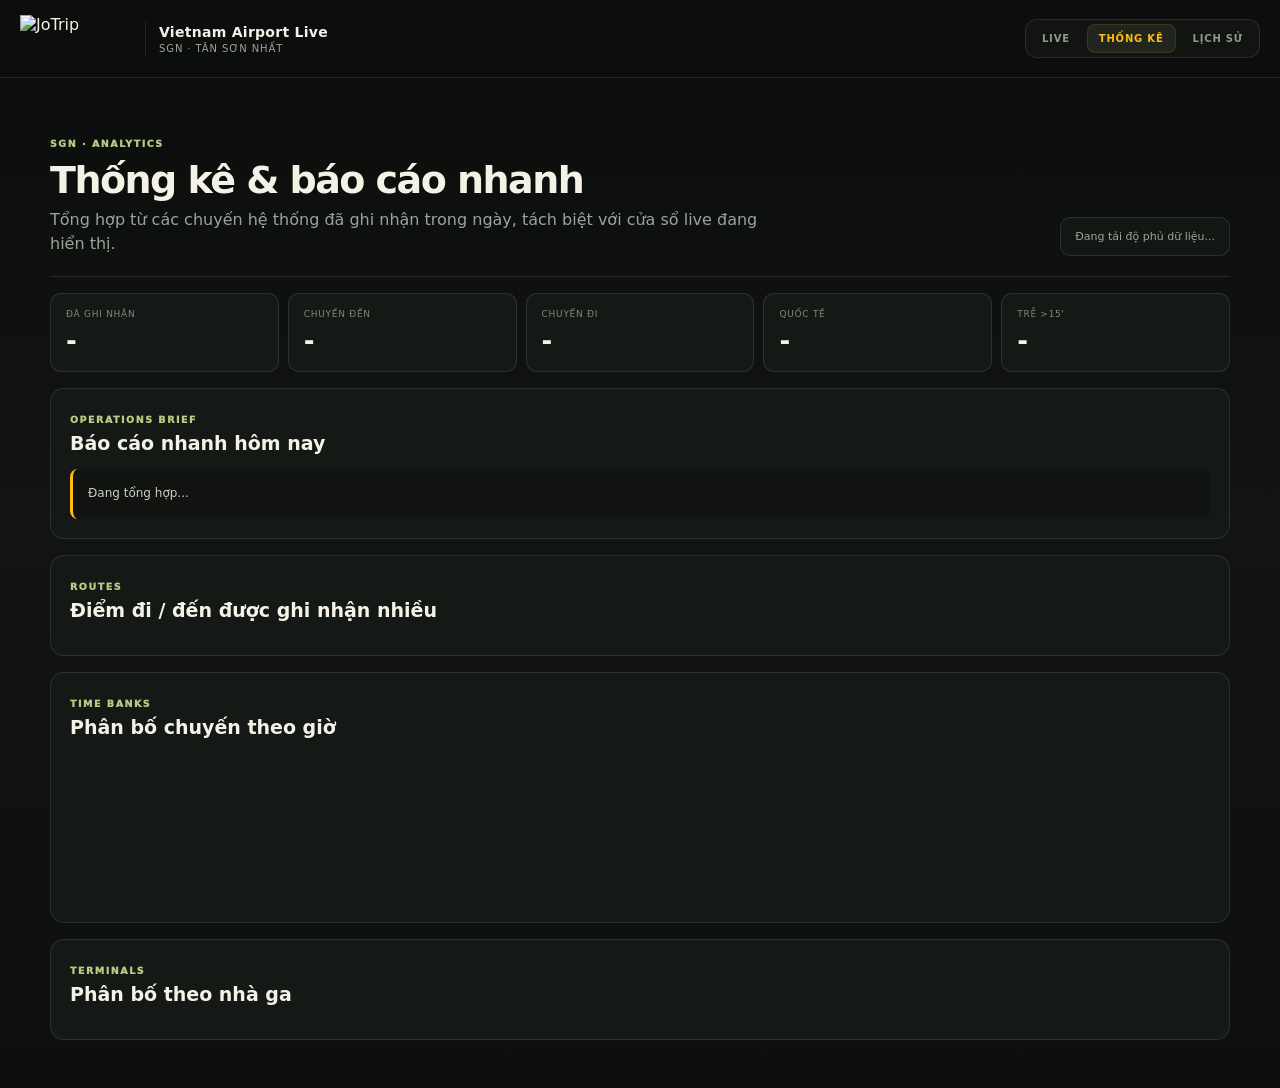
==== analytics.html @ e291d34b "feat: add SGN analytics page" ====
<!doctype html>
<html lang="vi">
<head>
  <meta charset="utf-8">
  <meta name="viewport" content="width=device-width,initial-scale=1,viewport-fit=cover">
  <meta name="theme-color" content="#0d0f0e">
  <title>Vietnam Airport Live - Thống kê SGN</title>
  <link rel="canonical" href="https://val.openphuquoc.com/analytics.html">
  <link rel="stylesheet" href="./style.css?v=20260916g">
</head>
<body>
<header class="topbar">
  <a class="brand" href="./">
    <img class="brand-logo" src="https://raw.githubusercontent.com/kenzuko/Jotrip-Airport/main/jotrip-logo-wordmark.svg" alt="JoTrip">
    <span class="brand-divider"></span>
    <span class="brand-copy"><strong>Vietnam Airport Live</strong><small>SGN · Tân Sơn Nhất</small></span>
  </a>
  <nav class="desktop-nav"><a href="./">LIVE</a><a class="active" href="./analytics.html">THỐNG KÊ</a><a href="./history.html">LỊCH SỬ</a></nav>
</header>
<main class="subpage">
  <section class="subhero">
    <div><span class="section-kicker">SGN · ANALYTICS</span><h1>Thống kê & báo cáo nhanh</h1><p>Tổng hợp từ các chuyến hệ thống đã ghi nhận trong ngày, tách biệt với cửa sổ live đang hiển thị.</p></div>
    <div id="coverageNote" class="coverage-note">Đang tải độ phủ dữ liệu...</div>
  </section>
  <section class="metric-grid">
    <article><span>Đã ghi nhận</span><strong id="aTotal">-</strong></article>
    <article><span>Chuyến đến</span><strong id="aArrivals">-</strong></article>
    <article><span>Chuyến đi</span><strong id="aDepartures">-</strong></article>
    <article><span>Quốc tế</span><strong id="aInternational">-</strong></article>
    <article><span>Trễ &gt;15'</span><strong id="aDelayed">-</strong></article>
  </section>
  <section class="section-card">
    <span class="section-kicker">OPERATIONS BRIEF</span><h2>Báo cáo nhanh hôm nay</h2>
    <div id="reportBox" class="report-box">Đang tổng hợp...</div>
  </section>
  <section class="section-card">
    <span class="section-kicker">ROUTES</span><h2>Điểm đi / đến được ghi nhận nhiều</h2>
    <div id="routeBars" class="bar-list"></div>
  </section>
  <section class="section-card">
    <span class="section-kicker">TIME BANKS</span><h2>Phân bố chuyến theo giờ</h2>
    <div id="hourGrid" class="hour-grid"></div>
  </section>
  <section class="section-card">
    <span class="section-kicker">TERMINALS</span><h2>Phân bố theo nhà ga</h2>
    <div id="terminalBars" class="bar-list"></div>
  </section>
</main>
<nav class="mobile-nav"><a href="./"><span>●</span>Live</a><a href="./#flightBoard"><span>✈</span>Flights</a><a class="active" href="./analytics.html"><span>▥</span>Stats</a><a href="./history.html"><span>◷</span>History</a></nav>
<script src="./analytics.js?v=20260916g"></script>
</body>
</html>
---- style.css ----
:root{--bg:#0d0f0e;--bg2:#111411;--panel:#151916;--panel2:#1a1f1b;--panel3:#20261f;--ink:#f4f1e6;--muted:#9ca49a;--line:rgba(244,241,230,.105);--line2:rgba(244,241,230,.055);--green:#94ad67;--green2:#b6cc82;--yellow:#fcbc12;--amber:#f0b94c;--red:#ff766c;--ok:#8fcf91;--shadow:0 22px 80px rgba(0,0,0,.3);font-family:Inter,ui-sans-serif,system-ui,-apple-system,BlinkMacSystemFont,"Segoe UI",sans-serif;color:var(--ink);background:var(--bg)}*{box-sizing:border-box}html{background:var(--bg);scroll-behavior:smooth}body{margin:0;min-height:100vh;background:linear-gradient(180deg,#0b0d0c 0,#111411 48%,#0d0f0e 100%);color:var(--ink)}body:before{content:"";position:fixed;inset:0;pointer-events:none;background-image:linear-gradient(rgba(255,255,255,.012) 1px,transparent 1px),linear-gradient(90deg,rgba(255,255,255,.009) 1px,transparent 1px);background-size:32px 32px;mask-image:linear-gradient(to bottom,rgba(0,0,0,.65),transparent 72%)}button,input,select{font:inherit}.app-shell{min-height:100vh}.topbar{height:78px;padding:0 max(20px,calc((100vw - 1440px)/2));display:flex;align-items:center;gap:18px;border-bottom:1px solid var(--line);background:rgba(13,15,14,.88);backdrop-filter:blur(18px);position:sticky;top:0;z-index:40}.brand{display:flex;align-items:center;gap:13px;text-decoration:none;color:inherit;min-width:0}.brand-logo{width:112px;height:47px;object-fit:contain;object-position:left center;flex:none}.brand-divider{width:1px;height:34px;background:var(--line)}.brand-copy{display:flex;flex-direction:column;min-width:0}.brand-copy strong{font-size:14px;letter-spacing:.02em;white-space:nowrap}.brand-copy small{color:var(--muted);margin-top:3px;font-size:10px;letter-spacing:.09em;text-transform:uppercase}.desktop-nav{margin-left:auto;display:flex;align-items:center;gap:5px;padding:4px;border:1px solid var(--line);background:#111411;border-radius:12px}.desktop-nav a{color:#8f978e;text-decoration:none;font-size:10px;font-weight:900;letter-spacing:.08em;padding:9px 12px;border-radius:8px}.desktop-nav a:hover{color:var(--ink)}.desktop-nav a.active{background:var(--panel3);color:var(--yellow);box-shadow:inset 0 0 0 1px rgba(252,188,18,.12)}.refresh-btn{width:40px;height:40px;border-radius:11px;border:1px solid var(--line);background:#171b18;color:var(--ink);font-size:19px;cursor:pointer;transition:.18s ease}.refresh-btn:hover{border-color:rgba(252,188,18,.3);color:var(--yellow);transform:translateY(-1px)}.refresh-btn:disabled{opacity:.45;cursor:wait}.page{max-width:1440px;margin:0 auto;padding:18px 20px 42px}.source-strip{display:flex;align-items:center;gap:9px;min-height:30px;font-size:11px;color:var(--muted)}.live-label{font-size:9px;letter-spacing:.14em;font-weight:900;color:#737c72}.updated-at{margin-left:auto}.health-pill{display:inline-flex;align-items:center;gap:7px;border-radius:7px;padding:6px 9px;font-weight:950;font-size:9px;letter-spacing:.11em;background:rgba(143,207,145,.09);color:var(--ok);border:1px solid rgba(143,207,145,.16)}.health-pill i{width:6px;height:6px;border-radius:50%;background:currentColor;box-shadow:0 0 9px currentColor}.health-pill.loading{background:rgba(156,164,154,.07);color:#a6ada4;border-color:var(--line)}.health-pill.stale{background:rgba(240,185,76,.08);color:var(--amber);border-color:rgba(240,185,76,.18)}.health-pill.error{background:rgba(255,118,108,.08);color:var(--red);border-color:rgba(255,118,108,.18)}.hero{margin-top:12px;background:linear-gradient(145deg,#151815 0%,#1a2019 62%,#181b17 100%);border:1px solid var(--line);border-radius:18px;padding:28px;display:grid;grid-template-columns:minmax(0,1fr) 230px;gap:24px;box-shadow:var(--shadow);overflow:hidden;position:relative}.hero:before{content:"SGN";position:absolute;right:18px;top:-28px;font-size:210px;font-weight:1000;line-height:1;color:rgba(244,241,230,.018);letter-spacing:-.09em;pointer-events:none}.runway-lines{position:absolute;right:-55px;bottom:-35px;width:540px;height:150px;border-top:1px solid rgba(252,188,18,.12);transform:skewX(-28deg) rotate(-5deg);opacity:.65}.runway-lines:before,.runway-lines:after{content:"";position:absolute;left:0;right:0;height:1px;background:repeating-linear-gradient(90deg,rgba(252,188,18,.25) 0 22px,transparent 22px 46px)}.runway-lines:before{top:38px}.runway-lines:after{top:78px}.eyebrow,.kicker,.section-kicker{font-size:9.5px;font-weight:950;letter-spacing:.16em;text-transform:uppercase}.eyebrow{color:var(--green2)}.hero h1{font-size:clamp(36px,5vw,62px);line-height:.92;margin:11px 0 12px;letter-spacing:-.055em}.hero h1 span{color:var(--yellow);font-weight:760}.hero p{margin:0;color:#aeb5aa;font-size:14px;max-width:640px;line-height:1.5}.ops-card{align-self:start;justify-self:end;background:#101310;border:1px solid var(--line);border-radius:14px;padding:17px 17px 15px;display:flex;flex-direction:column;min-width:205px;position:relative;z-index:2}.ops-card small{font-size:8px;letter-spacing:.17em;color:#70796f;font-weight:900}.ops-card span{font-size:19px;font-weight:1000;letter-spacing:.07em;color:var(--yellow);margin-top:8px}.ops-card p{font-size:11px;margin:6px 0 0;color:#9da59a}.stats-grid{grid-column:1/-1;display:grid;grid-template-columns:1.35fr repeat(4,1fr);gap:8px;position:relative;z-index:2}.stats-grid article{padding:15px 16px;border-radius:11px;background:#111411;border:1px solid var(--line2);display:flex;flex-direction:column;min-height:91px}.stats-grid small{font-size:8px;color:#737c72;letter-spacing:.12em;font-weight:950}.stats-grid strong{font-size:30px;line-height:1;color:#f6f2e5;letter-spacing:-.035em;margin-top:9px}.stats-grid span{margin-top:7px;color:#8f978d;font-size:10.5px;line-height:1.25}.today-stat{box-shadow:inset 3px 0 0 var(--green)}.today-stat strong{color:var(--green2)!important}.attention-stat{box-shadow:inset 3px 0 0 var(--yellow)}.attention-stat strong{color:var(--yellow)!important}.content-grid{display:grid;grid-template-columns:minmax(0,1fr) 330px;gap:16px;margin-top:16px}.card{background:linear-gradient(180deg,#151916,#121512);border:1px solid var(--line);border-radius:15px;box-shadow:0 14px 44px rgba(0,0,0,.18)}.board-card{padding:19px}.card-head,.side-head{display:flex;align-items:flex-start;justify-content:space-between;gap:15px}.card-head h2,.side-head h3{margin:4px 0 0}.card-head h2{font-size:21px;letter-spacing:-.025em}.card-head p{margin:5px 0 0;color:#7f877e;font-size:10.5px}.side-head h3{font-size:15px}.kicker,.section-kicker{color:var(--green2)}.terminal-tabs,.direction-tabs,.filter-tabs{display:flex;gap:6px;flex-wrap:wrap}.terminal-tabs button,.direction-tabs button,.filter-tabs button{border:1px solid var(--line);background:#101310;color:#8d958b;border-radius:8px;padding:8px 11px;cursor:pointer;transition:.16s ease;font-size:11px;font-weight:800}.terminal-tabs button:hover,.direction-tabs button:hover,.filter-tabs button:hover{border-color:rgba(148,173,103,.3);color:#d7ddd2}.terminal-tabs button.active,.direction-tabs button.active,.filter-tabs button.active{background:#242b22;border-color:rgba(148,173,103,.25);color:var(--green2);box-shadow:inset 0 0 0 1px rgba(148,173,103,.04)}.search-wrap{margin:17px 0 13px}.search-wrap input{width:100%;border:1px solid var(--line);background:#0f120f;color:var(--ink);border-radius:10px;padding:13px 14px;outline:none}.search-wrap input::placeholder{color:#656d65}.search-wrap input:focus{border-color:rgba(252,188,18,.33);box-shadow:0 0 0 3px rgba(252,188,18,.045)}.direction-tabs{margin-bottom:9px}.filter-tabs{padding-bottom:14px;border-bottom:1px solid var(--line2)}.flight-list{display:flex;flex-direction:column}.flight-row{display:grid;grid-template-columns:82px 1.05fr 1.35fr 120px 120px;gap:11px;align-items:center;padding:14px 3px;border-bottom:1px solid var(--line2)}.flight-row:last-child{border-bottom:0}.flight-row:hover{background:rgba(148,173,103,.022)}.flight-time strong{font-size:20px;color:#f6f2e7;font-variant-numeric:tabular-nums}.flight-time small,.flight-main small,.flight-route small,.flight-meta small{display:block;color:var(--muted);margin-top:3px;line-height:1.35;font-size:10.5px}.flight-main strong,.flight-route strong{font-size:13.5px}.flight-main strong{color:#e2e6dc}.flight-status{text-align:right}.status-badge{display:inline-block;border-radius:6px;padding:6px 8px;font-size:9.5px;font-weight:900;background:rgba(156,164,154,.08);color:#b1b7ae;border:1px solid rgba(156,164,154,.1)}.status-badge.delay{background:rgba(252,188,18,.085);color:#ffd15a;border-color:rgba(252,188,18,.16)}.status-badge.ok{background:rgba(143,207,145,.08);color:#a8dea9;border-color:rgba(143,207,145,.14)}.delay-minutes{display:block;margin-top:5px;font-size:10.5px;font-weight:950;color:var(--red)}.terminal-tag{display:inline-flex;border-radius:6px;background:rgba(148,173,103,.08);color:#b6cc82;border:1px solid rgba(148,173,103,.12);padding:5px 7px;font-size:9px;font-weight:950}.show-more{width:100%;border:1px solid var(--line);background:#111411;color:#b7bdb4;border-radius:9px;padding:11px;margin-top:10px;font-weight:850;cursor:pointer}.show-more:hover{color:var(--yellow);border-color:rgba(252,188,18,.2)}.sidebar{display:flex;flex-direction:column;gap:14px}.side-card{padding:17px}.count-pill,.qa-badge{border-radius:6px;padding:5px 7px;background:#101310;border:1px solid var(--line);font-size:9px;font-weight:950;color:#bac0b7}.watch-list{margin-top:11px}.watch-item{padding:11px 0;border-bottom:1px solid var(--line2)}.watch-item:last-child{border-bottom:0}.watch-item strong{font-size:12.5px;color:#eeeadd}.watch-item span{display:block;color:var(--muted);font-size:11px;margin-top:4px}.health-summary{display:flex;gap:11px;margin-top:16px}.health-icon{width:39px;height:39px;border-radius:9px;display:grid;place-items:center;background:rgba(148,173,103,.07);border:1px solid rgba(148,173,103,.11);color:var(--green2);font-size:18px}.health-summary strong{font-size:12px}.health-summary p{font-size:10.8px;line-height:1.45;color:var(--muted);margin:4px 0 0}.health-meta{margin:14px 0 0}.health-meta div{display:flex;justify-content:space-between;gap:15px;padding:8px 0;border-top:1px solid var(--line2);font-size:10.5px}.health-meta dt{color:var(--muted)}.health-meta dd{margin:0;text-align:right;font-weight:800;color:#d8ddd3}.side-link{display:flex;justify-content:space-between;align-items:center;text-decoration:none;color:#aab1a7;background:#131713;border:1px solid var(--line);border-radius:12px;padding:14px 15px;font-size:10px;font-weight:950;letter-spacing:.06em}.side-link:hover{color:var(--yellow);border-color:rgba(252,188,18,.18)}.error-box{margin-top:14px;padding:12px 14px;border:1px solid rgba(255,118,108,.22);border-radius:10px;background:rgba(255,118,108,.07);color:#ff9a91}.hidden{display:none!important}.empty-state{padding:30px 12px;text-align:center;color:var(--muted)}footer{max-width:1440px;margin:0 auto;padding:0 20px 30px;display:flex;justify-content:space-between;gap:20px;color:#6f776e;font-size:9.5px;line-height:1.5}.mobile-nav{display:none}
/* analytics / history */.subpage{max-width:1220px;margin:0 auto;padding:28px 20px 48px}.subhero{display:flex;align-items:flex-end;justify-content:space-between;gap:24px;padding:26px 0 20px;border-bottom:1px solid var(--line)}.subhero h1{font-size:38px;margin:7px 0 6px;letter-spacing:-.04em}.subhero p{margin:0;color:var(--muted);max-width:720px;line-height:1.5}.coverage-note{border:1px solid var(--line);background:#131713;border-radius:10px;padding:12px 14px;color:#9ea69b;font-size:11px}.metric-grid{display:grid;grid-template-columns:repeat(5,1fr);gap:9px;margin-top:16px}.metric-grid article{background:#151916;border:1px solid var(--line);border-radius:11px;padding:15px}.metric-grid span{display:block;color:#80887e;font-size:9px;letter-spacing:.08em;text-transform:uppercase}.metric-grid strong{display:block;font-size:26px;margin-top:7px}.section-card{margin-top:16px;background:#151916;border:1px solid var(--line);border-radius:14px;padding:19px}.section-card h2{margin:5px 0 15px;font-size:19px}.report-box{background:#101310;border-left:3px solid var(--yellow);padding:15px;border-radius:8px;color:#c9cec5;line-height:1.65;font-size:12px}.bar-list{display:grid;gap:9px}.bar-row{display:grid;grid-template-columns:170px 1fr 42px;gap:10px;align-items:center;font-size:11px}.bar-track{height:8px;border-radius:4px;background:#0e110e;overflow:hidden}.bar-fill{height:100%;background:linear-gradient(90deg,var(--green),var(--yellow));border-radius:4px}.hour-grid{height:150px;display:grid;grid-template-columns:repeat(12,1fr);gap:7px;align-items:end}.hour-col{height:100%;display:flex;flex-direction:column;justify-content:flex-end;gap:5px;text-align:center;color:#777f76;font-size:8px}.hour-bar{min-height:3px;background:linear-gradient(180deg,var(--yellow),var(--green));border-radius:4px 4px 1px 1px}.history-toolbar{display:grid;grid-template-columns:220px 1fr;gap:12px;margin-top:16px}.history-toolbar select,.history-toolbar input{width:100%;background:#101310;color:var(--ink);border:1px solid var(--line);border-radius:9px;padding:11px 12px}.history-list{margin-top:12px}.history-row{display:grid;grid-template-columns:80px 110px 1fr 100px 110px;gap:10px;padding:12px 2px;border-bottom:1px solid var(--line2);align-items:center;font-size:11px}.history-row strong{font-size:13px}.history-row small{display:block;color:var(--muted);margin-top:3px}
@media(max-width:1020px){.content-grid{grid-template-columns:1fr}.sidebar{display:grid;grid-template-columns:1fr 1fr}.side-link{min-height:54px}.hero{grid-template-columns:1fr}.ops-card{justify-self:start}.stats-grid{grid-template-columns:repeat(3,1fr)}.metric-grid{grid-template-columns:repeat(3,1fr)}.flight-row{grid-template-columns:70px 1fr 1.2fr 95px}.flight-meta{display:none}}
@media(max-width:720px){body{padding-bottom:67px}.topbar{height:68px;padding:0 12px;gap:8px;position:relative}.brand{gap:8px}.brand-logo{width:78px;height:35px}.brand-divider{height:27px}.brand-copy strong{font-size:12px}.brand-copy small{font-size:8px}.desktop-nav{display:none}.refresh-btn{width:36px;height:36px;margin-left:auto}.page{padding:10px 10px 26px}.source-strip{font-size:9.5px}.hero{padding:19px;border-radius:15px}.hero h1{font-size:35px}.hero:before{font-size:118px;top:10px;right:-5px}.ops-card{min-width:0;width:100%}.stats-grid{grid-template-columns:repeat(2,1fr);gap:7px}.stats-grid .today-stat{grid-column:1/-1}.stats-grid article{padding:13px;min-height:81px}.stats-grid strong{font-size:25px}.content-grid{margin-top:11px}.board-card,.side-card{padding:14px}.card-head{flex-direction:column}.terminal-tabs{width:100%}.terminal-tabs button{flex:1}.flight-row{grid-template-columns:62px 1fr 90px;gap:7px;padding:13px 0}.flight-route{grid-column:2/3}.flight-meta{display:none}.flight-status{grid-column:3;grid-row:1/3}.flight-main strong{font-size:12.5px}.flight-time strong{font-size:17px}.status-badge{max-width:90px;white-space:normal}.sidebar{grid-template-columns:1fr}.mobile-nav{position:fixed;left:0;right:0;bottom:0;height:61px;background:rgba(13,15,14,.96);border-top:1px solid var(--line);display:grid;grid-template-columns:repeat(4,1fr);z-index:60;backdrop-filter:blur(15px)}.mobile-nav a{display:flex;flex-direction:column;align-items:center;justify-content:center;gap:3px;color:#7f877e;text-decoration:none;font-size:9px;font-weight:800}.mobile-nav a span{font-size:15px}.mobile-nav a.active{color:var(--yellow)}footer{padding:0 11px 20px;flex-direction:column}.subpage{padding:15px 11px 28px}.subhero{align-items:flex-start;flex-direction:column;padding-top:8px}.subhero h1{font-size:31px}.metric-grid{grid-template-columns:repeat(2,1fr)}.bar-row{grid-template-columns:115px 1fr 35px}.history-toolbar{grid-template-columns:1fr}.history-row{grid-template-columns:58px 78px 1fr 82px}.history-row .hide-mobile{display:none}}
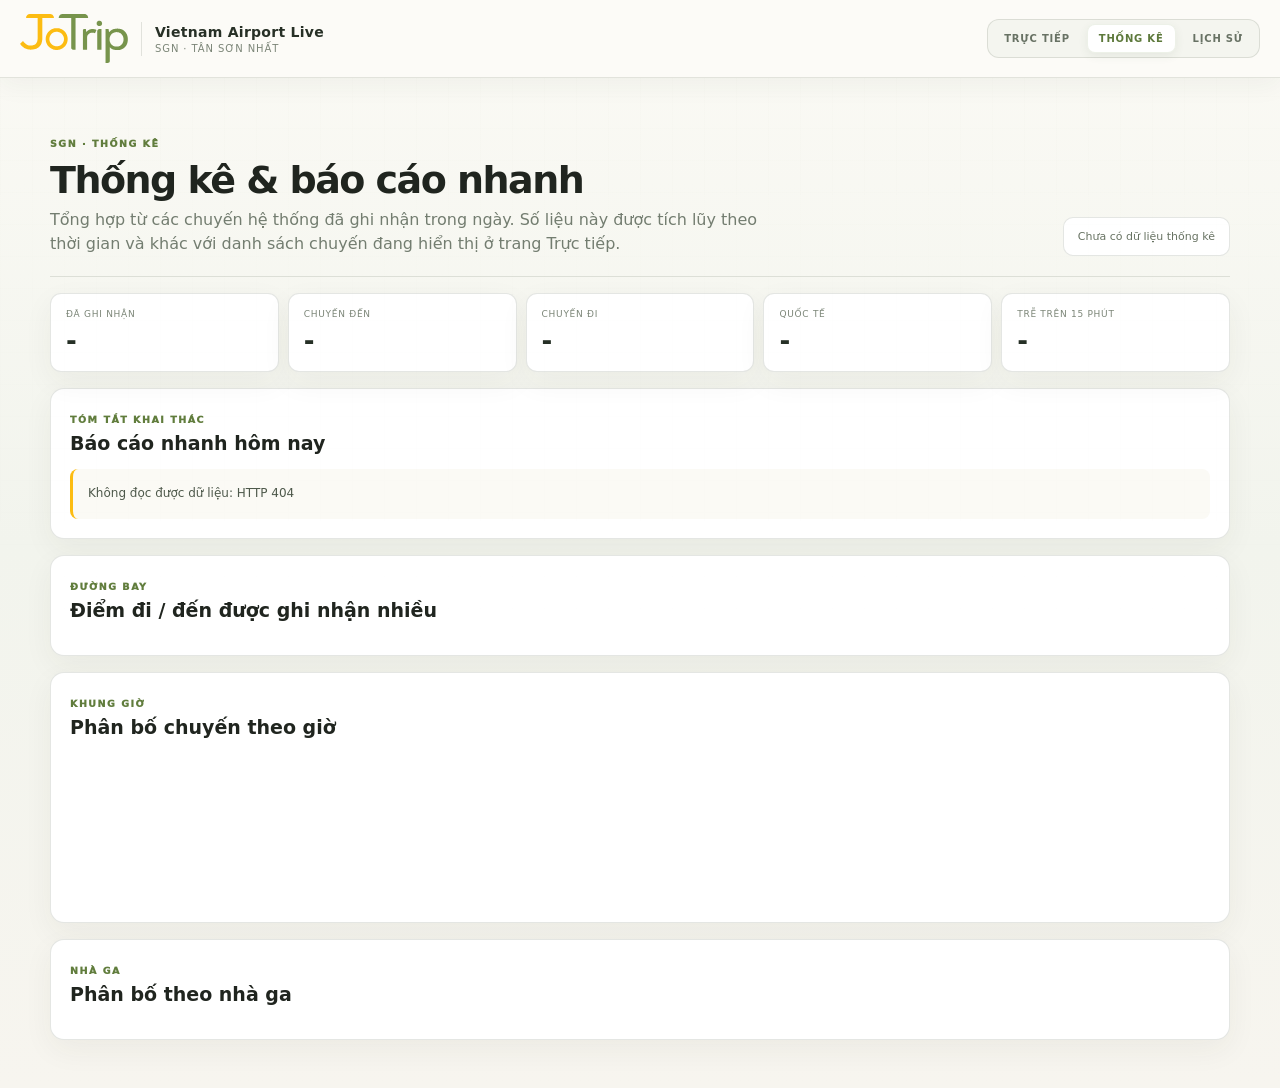
==== commit 86bd6631: "ui: localize analytics and apply light theme" ====
--- a/analytics.html
+++ b/analytics.html
@@ -3,50 +3,51 @@
 <head>
   <meta charset="utf-8">
   <meta name="viewport" content="width=device-width,initial-scale=1,viewport-fit=cover">
-  <meta name="theme-color" content="#0d0f0e">
+  <meta name="theme-color" content="#f5f3eb">
   <title>Vietnam Airport Live - Thống kê SGN</title>
   <link rel="canonical" href="https://val.openphuquoc.com/analytics.html">
   <link rel="stylesheet" href="./style.css?v=20260916g">
+  <link rel="stylesheet" href="./theme-light.css?v=20260916a">
 </head>
 <body>
 <header class="topbar">
   <a class="brand" href="./">
-    <img class="brand-logo" src="https://raw.githubusercontent.com/kenzuko/Jotrip-Airport/main/jotrip-logo-wordmark.svg" alt="JoTrip">
+    <img class="brand-logo" src="./assets/jotrip-logo.svg" alt="JoTrip">
     <span class="brand-divider"></span>
     <span class="brand-copy"><strong>Vietnam Airport Live</strong><small>SGN · Tân Sơn Nhất</small></span>
   </a>
-  <nav class="desktop-nav"><a href="./">LIVE</a><a class="active" href="./analytics.html">THỐNG KÊ</a><a href="./history.html">LỊCH SỬ</a></nav>
+  <nav class="desktop-nav"><a href="./">TRỰC TIẾP</a><a class="active" href="./analytics.html">THỐNG KÊ</a><a href="./history.html">LỊCH SỬ</a></nav>
 </header>
 <main class="subpage">
   <section class="subhero">
-    <div><span class="section-kicker">SGN · ANALYTICS</span><h1>Thống kê & báo cáo nhanh</h1><p>Tổng hợp từ các chuyến hệ thống đã ghi nhận trong ngày, tách biệt với cửa sổ live đang hiển thị.</p></div>
-    <div id="coverageNote" class="coverage-note">Đang tải độ phủ dữ liệu...</div>
+    <div><span class="section-kicker">SGN · THỐNG KÊ</span><h1>Thống kê & báo cáo nhanh</h1><p>Tổng hợp từ các chuyến hệ thống đã ghi nhận trong ngày. Số liệu này được tích lũy theo thời gian và khác với danh sách chuyến đang hiển thị ở trang Trực tiếp.</p></div>
+    <div id="coverageNote" class="coverage-note">Đang tải phạm vi dữ liệu...</div>
   </section>
   <section class="metric-grid">
     <article><span>Đã ghi nhận</span><strong id="aTotal">-</strong></article>
     <article><span>Chuyến đến</span><strong id="aArrivals">-</strong></article>
     <article><span>Chuyến đi</span><strong id="aDepartures">-</strong></article>
     <article><span>Quốc tế</span><strong id="aInternational">-</strong></article>
-    <article><span>Trễ &gt;15'</span><strong id="aDelayed">-</strong></article>
+    <article><span>Trễ trên 15 phút</span><strong id="aDelayed">-</strong></article>
   </section>
   <section class="section-card">
-    <span class="section-kicker">OPERATIONS BRIEF</span><h2>Báo cáo nhanh hôm nay</h2>
+    <span class="section-kicker">TÓM TẮT KHAI THÁC</span><h2>Báo cáo nhanh hôm nay</h2>
     <div id="reportBox" class="report-box">Đang tổng hợp...</div>
   </section>
   <section class="section-card">
-    <span class="section-kicker">ROUTES</span><h2>Điểm đi / đến được ghi nhận nhiều</h2>
+    <span class="section-kicker">ĐƯỜNG BAY</span><h2>Điểm đi / đến được ghi nhận nhiều</h2>
     <div id="routeBars" class="bar-list"></div>
   </section>
   <section class="section-card">
-    <span class="section-kicker">TIME BANKS</span><h2>Phân bố chuyến theo giờ</h2>
+    <span class="section-kicker">KHUNG GIỜ</span><h2>Phân bố chuyến theo giờ</h2>
     <div id="hourGrid" class="hour-grid"></div>
   </section>
   <section class="section-card">
-    <span class="section-kicker">TERMINALS</span><h2>Phân bố theo nhà ga</h2>
+    <span class="section-kicker">NHÀ GA</span><h2>Phân bố theo nhà ga</h2>
     <div id="terminalBars" class="bar-list"></div>
   </section>
 </main>
-<nav class="mobile-nav"><a href="./"><span>●</span>Live</a><a href="./#flightBoard"><span>✈</span>Flights</a><a class="active" href="./analytics.html"><span>▥</span>Stats</a><a href="./history.html"><span>◷</span>History</a></nav>
-<script src="./analytics.js?v=20260916g"></script>
+<nav class="mobile-nav"><a href="./"><span>●</span>Trực tiếp</a><a href="./#flightBoard"><span>✈</span>Chuyến bay</a><a class="active" href="./analytics.html"><span>▥</span>Thống kê</a><a href="./history.html"><span>◷</span>Lịch sử</a></nav>
+<script src="./analytics.js?v=20260916h"></script>
 </body>
 </html>
--- a/theme-light.css
+++ b/theme-light.css
@@ -0,0 +1 @@
+:root{--bg:#f5f3eb;--bg2:#eef1e9;--panel:#ffffff;--panel2:#f8f8f3;--panel3:#eef2e7;--ink:#20251f;--muted:#6f786d;--line:rgba(49,61,45,.13);--line2:rgba(49,61,45,.075);--green:#77944c;--green2:#617d3d;--yellow:#fcbc12;--amber:#c98c0a;--red:#c94f45;--ok:#5f8d55;--shadow:0 18px 55px rgba(49,61,45,.10);color:var(--ink);background:var(--bg)}html{background:var(--bg)}body{background:linear-gradient(180deg,#fbfaf5 0%,#f2f4ed 50%,#f7f5ef 100%);color:var(--ink)}body:before{background-image:linear-gradient(rgba(75,91,65,.025) 1px,transparent 1px),linear-gradient(90deg,rgba(75,91,65,.018) 1px,transparent 1px);mask-image:linear-gradient(to bottom,rgba(0,0,0,.42),transparent 76%)}.topbar{background:rgba(252,251,247,.93);border-color:var(--line);box-shadow:0 7px 24px rgba(49,61,45,.05)}.brand-logo{width:108px;height:50px}.brand-copy strong{color:#273026}.brand-copy small{color:#7b8577}.desktop-nav{background:#f4f5ef;border-color:var(--line)}.desktop-nav a{color:#687264}.desktop-nav a:hover{color:#283026}.desktop-nav a.active{background:#fff;color:#5d793b;box-shadow:0 3px 10px rgba(70,85,60,.08),inset 0 0 0 1px rgba(119,148,76,.13)}.refresh-btn{background:#fff;color:#495443;border-color:var(--line);box-shadow:0 4px 14px rgba(49,61,45,.05)}.refresh-btn:hover{border-color:rgba(119,148,76,.36);color:#5d793b}.source-strip{color:#788276}.live-label{color:#728069}.updated-at{color:#6e786c}.health-pill{background:#edf6e9;color:#5b8452;border-color:#cfe3ca}.health-pill.loading{background:#f2f2ed;color:#7c8479;border-color:var(--line)}.health-pill.stale{background:#fff5db;color:#a27109;border-color:#eddca9}.health-pill.error{background:#fff0ee;color:#ba4b43;border-color:#ebc8c4}.hero{background:linear-gradient(145deg,#ffffff 0%,#f9faf4 58%,#f1f5e9 100%);border-color:rgba(72,91,63,.14);box-shadow:0 20px 64px rgba(49,61,45,.11)}.hero:before{color:rgba(85,105,70,.035)}.runway-lines{border-color:rgba(119,148,76,.18)}.runway-lines:before,.runway-lines:after{background:repeating-linear-gradient(90deg,rgba(119,148,76,.28) 0 22px,transparent 22px 46px)}.eyebrow,.kicker,.section-kicker{color:#617d3d}.hero h1{color:#20251f}.hero h1 span{color:#dba20c}.hero p{color:#667062}.ops-card{background:#263127;border-color:#263127;box-shadow:0 12px 30px rgba(39,49,39,.13)}.ops-card small{color:#aebba9}.ops-card span{color:#ffd35c}.ops-card p{color:#d8ded4}.stats-grid article{background:#fff;border-color:rgba(70,86,61,.09);box-shadow:0 5px 18px rgba(49,61,45,.045)}.stats-grid small{color:#788275}.stats-grid strong{color:#253025}.stats-grid span{color:#758073}.today-stat{box-shadow:inset 3px 0 0 #77944c,0 5px 18px rgba(49,61,45,.045)}.today-stat strong{color:#627f3f!important}.attention-stat{box-shadow:inset 3px 0 0 #fcbc12,0 5px 18px rgba(49,61,45,.045)}.attention-stat strong{color:#b77d00!important}.card{background:#fff;border-color:var(--line);box-shadow:0 12px 38px rgba(49,61,45,.07)}.card-head h2,.side-head h3{color:#263026}.card-head p{color:#7a8477}.terminal-tabs button,.direction-tabs button,.filter-tabs button{background:#f7f8f3;color:#667162;border-color:rgba(67,84,59,.13)}.terminal-tabs button:hover,.direction-tabs button:hover,.filter-tabs button:hover{border-color:rgba(119,148,76,.36);color:#4f6537}.terminal-tabs button.active,.direction-tabs button.active,.filter-tabs button.active{background:#edf3e7;border-color:#cddcbe;color:#5e793e;box-shadow:inset 0 0 0 1px rgba(119,148,76,.05)}.search-wrap input{background:#fbfcf8;color:#222a22;border-color:rgba(67,84,59,.14);box-shadow:inset 0 1px 2px rgba(49,61,45,.025)}.search-wrap input::placeholder{color:#9aa295}.search-wrap input:focus{border-color:rgba(119,148,76,.5);box-shadow:0 0 0 3px rgba(119,148,76,.09)}.flight-row{border-color:var(--line2)}.flight-row:hover{background:#fafbf6}.flight-time strong{color:#273027}.flight-time small,.flight-main small,.flight-route small,.flight-meta small{color:#768174}.flight-main strong,.flight-route strong{color:#29332a}.status-badge{background:#f2f3ef;color:#697366;border-color:#e3e6df}.status-badge.delay{background:#fff4d6;color:#a56e00;border-color:#eed698}.status-badge.ok{background:#edf7e9;color:#5a8550;border-color:#cee3c9}.delay-minutes{color:#bd4c42}.terminal-tag{background:#edf3e7;color:#607b42;border-color:#d3dfc7}.show-more{background:#f7f8f3;color:#5d6759;border-color:var(--line)}.show-more:hover{color:#5d793b;border-color:#cad9bb}.count-pill,.qa-badge{background:#f5f6f1;color:#697466;border-color:var(--line)}.watch-item{border-color:var(--line2)}.watch-item strong{color:#293229}.watch-item span{color:#748071}.health-icon{background:#edf4e7;border-color:#d3dfc7;color:#627f42}.health-summary strong{color:#2d372c}.health-summary p{color:#758073}.health-meta div{border-color:var(--line2)}.health-meta dt{color:#788276}.health-meta dd{color:#344034}.side-link{background:#fff;color:#4e5d49;border-color:var(--line);box-shadow:0 6px 18px rgba(49,61,45,.045)}.side-link:hover{color:#5e793e;border-color:#c9d8bb}.error-box{background:#fff1ef;color:#af453d;border-color:#ebc4c0}footer{color:#7a8377}.subhero{border-color:var(--line)}.subhero p{color:#737d70}.coverage-note{background:#fff;border-color:var(--line);color:#687363}.metric-grid article,.section-card{background:#fff;border-color:var(--line);box-shadow:0 10px 30px rgba(49,61,45,.055)}.metric-grid span{color:#7b8577}.metric-grid strong{color:#263026}.report-box{background:#fbfaf5;color:#4e594b;border-left-color:#fcbc12}.bar-track{background:#edf0e8}.bar-fill{background:linear-gradient(90deg,#77944c,#fcbc12)}.history-toolbar input,.history-toolbar select{background:#fff;color:#283028;border-color:var(--line)}.history-row{border-color:var(--line2);color:#283028}.mobile-nav{background:rgba(253,252,248,.96);border-top-color:var(--line);box-shadow:0 -6px 20px rgba(49,61,45,.06)}.mobile-nav a{color:#788176}.mobile-nav a.active{color:#5e793e}@media(max-width:780px){.hero{background:linear-gradient(160deg,#fff 0%,#f5f8ef 100%)}.ops-card{background:#263127}.brand-logo{width:92px}.stats-grid article{background:#fff}.flight-row{background:#fff}.flight-row:hover{background:#fafbf6}}
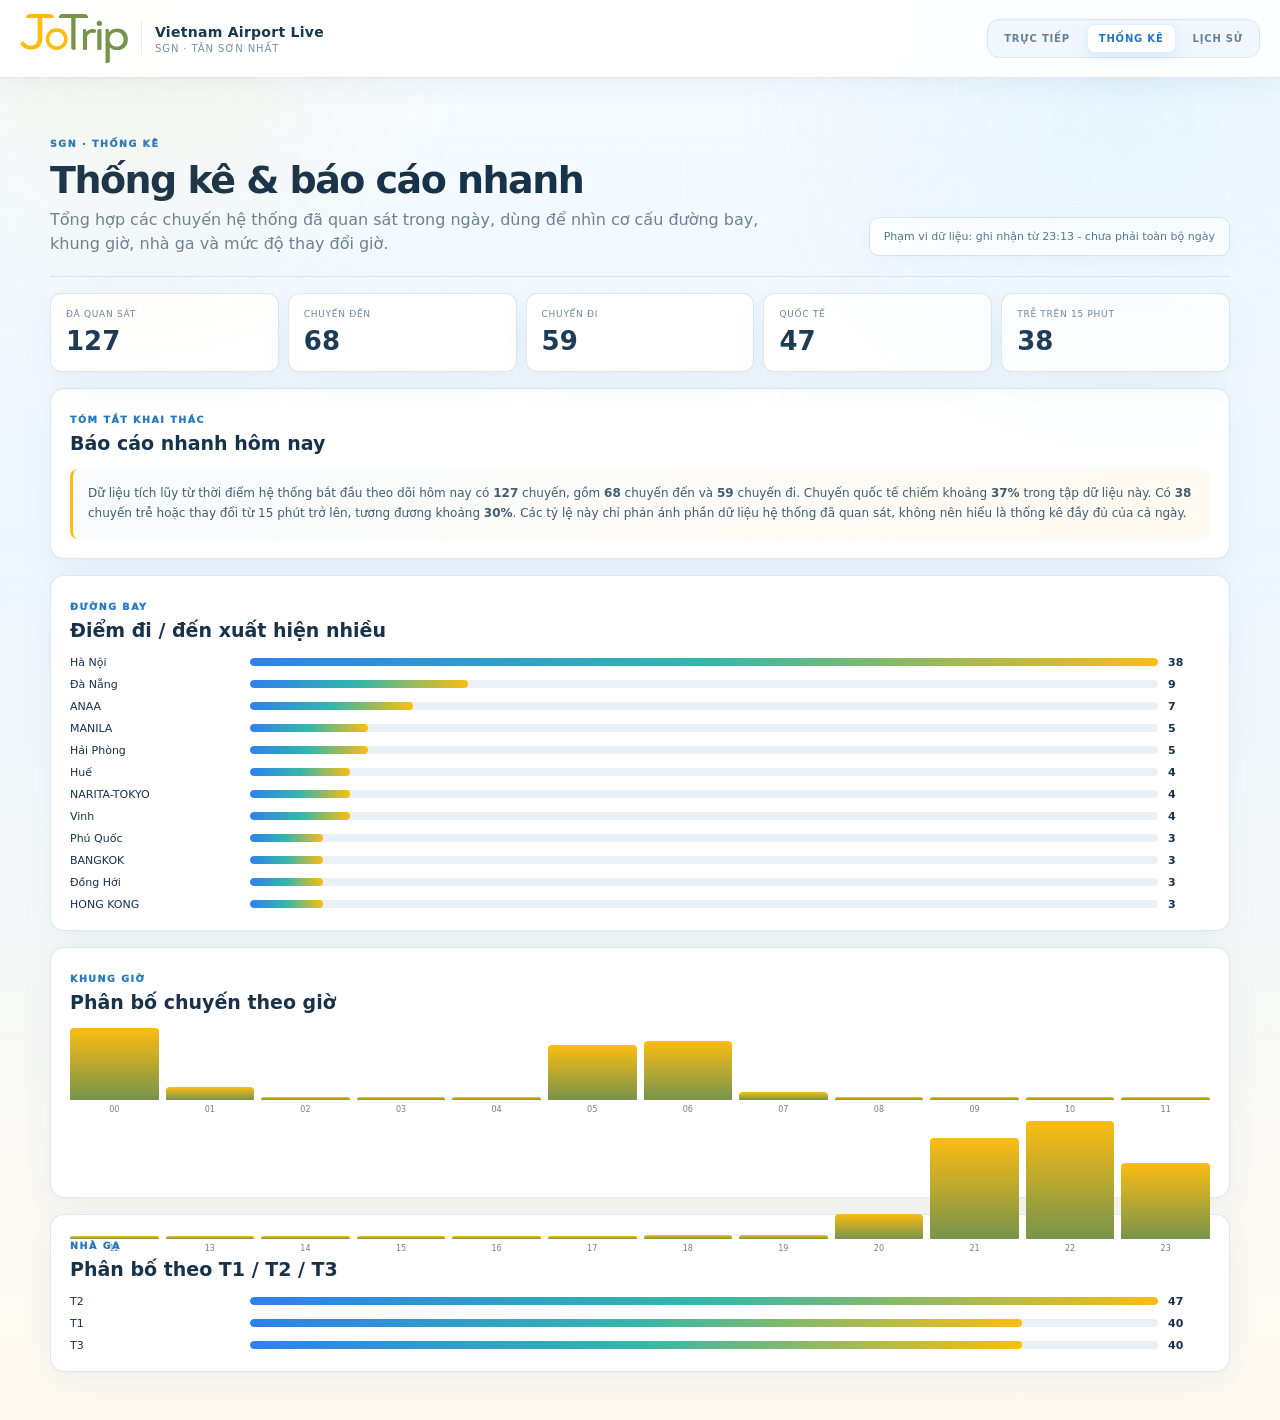
==== commit f61ea975: "design: sync SGN analytics with brighter live theme" ====
--- a/analytics.html
+++ b/analytics.html
@@ -3,11 +3,12 @@
 <head>
   <meta charset="utf-8">
   <meta name="viewport" content="width=device-width,initial-scale=1,viewport-fit=cover">
-  <meta name="theme-color" content="#f5f3eb">
+  <meta name="theme-color" content="#f4f9ff">
   <title>Vietnam Airport Live - Thống kê SGN</title>
   <link rel="canonical" href="https://val.openphuquoc.com/analytics.html">
+  <link rel="icon" href="./assets/jotrip-logo.svg">
   <link rel="stylesheet" href="./style.css?v=20260916g">
-  <link rel="stylesheet" href="./theme-light.css?v=20260916a">
+  <link rel="stylesheet" href="./theme-light.css?v=20260916b">
 </head>
 <body>
 <header class="topbar">
@@ -20,11 +21,11 @@
 </header>
 <main class="subpage">
   <section class="subhero">
-    <div><span class="section-kicker">SGN · THỐNG KÊ</span><h1>Thống kê & báo cáo nhanh</h1><p>Tổng hợp từ các chuyến hệ thống đã ghi nhận trong ngày. Số liệu này được tích lũy theo thời gian và khác với danh sách chuyến đang hiển thị ở trang Trực tiếp.</p></div>
+    <div><span class="section-kicker">SGN · THỐNG KÊ</span><h1>Thống kê & báo cáo nhanh</h1><p>Tổng hợp các chuyến hệ thống đã quan sát trong ngày, dùng để nhìn cơ cấu đường bay, khung giờ, nhà ga và mức độ thay đổi giờ.</p></div>
     <div id="coverageNote" class="coverage-note">Đang tải phạm vi dữ liệu...</div>
   </section>
   <section class="metric-grid">
-    <article><span>Đã ghi nhận</span><strong id="aTotal">-</strong></article>
+    <article><span>Đã quan sát</span><strong id="aTotal">-</strong></article>
     <article><span>Chuyến đến</span><strong id="aArrivals">-</strong></article>
     <article><span>Chuyến đi</span><strong id="aDepartures">-</strong></article>
     <article><span>Quốc tế</span><strong id="aInternational">-</strong></article>
@@ -35,7 +36,7 @@
     <div id="reportBox" class="report-box">Đang tổng hợp...</div>
   </section>
   <section class="section-card">
-    <span class="section-kicker">ĐƯỜNG BAY</span><h2>Điểm đi / đến được ghi nhận nhiều</h2>
+    <span class="section-kicker">ĐƯỜNG BAY</span><h2>Điểm đi / đến xuất hiện nhiều</h2>
     <div id="routeBars" class="bar-list"></div>
   </section>
   <section class="section-card">
@@ -43,7 +44,7 @@
     <div id="hourGrid" class="hour-grid"></div>
   </section>
   <section class="section-card">
-    <span class="section-kicker">NHÀ GA</span><h2>Phân bố theo nhà ga</h2>
+    <span class="section-kicker">NHÀ GA</span><h2>Phân bố theo T1 / T2 / T3</h2>
     <div id="terminalBars" class="bar-list"></div>
   </section>
 </main>
--- a/theme-light.css
+++ b/theme-light.css
@@ -1 +1,45 @@
-:root{--bg:#f5f3eb;--bg2:#eef1e9;--panel:#ffffff;--panel2:#f8f8f3;--panel3:#eef2e7;--ink:#20251f;--muted:#6f786d;--line:rgba(49,61,45,.13);--line2:rgba(49,61,45,.075);--green:#77944c;--green2:#617d3d;--yellow:#fcbc12;--amber:#c98c0a;--red:#c94f45;--ok:#5f8d55;--shadow:0 18px 55px rgba(49,61,45,.10);color:var(--ink);background:var(--bg)}html{background:var(--bg)}body{background:linear-gradient(180deg,#fbfaf5 0%,#f2f4ed 50%,#f7f5ef 100%);color:var(--ink)}body:before{background-image:linear-gradient(rgba(75,91,65,.025) 1px,transparent 1px),linear-gradient(90deg,rgba(75,91,65,.018) 1px,transparent 1px);mask-image:linear-gradient(to bottom,rgba(0,0,0,.42),transparent 76%)}.topbar{background:rgba(252,251,247,.93);border-color:var(--line);box-shadow:0 7px 24px rgba(49,61,45,.05)}.brand-logo{width:108px;height:50px}.brand-copy strong{color:#273026}.brand-copy small{color:#7b8577}.desktop-nav{background:#f4f5ef;border-color:var(--line)}.desktop-nav a{color:#687264}.desktop-nav a:hover{color:#283026}.desktop-nav a.active{background:#fff;color:#5d793b;box-shadow:0 3px 10px rgba(70,85,60,.08),inset 0 0 0 1px rgba(119,148,76,.13)}.refresh-btn{background:#fff;color:#495443;border-color:var(--line);box-shadow:0 4px 14px rgba(49,61,45,.05)}.refresh-btn:hover{border-color:rgba(119,148,76,.36);color:#5d793b}.source-strip{color:#788276}.live-label{color:#728069}.updated-at{color:#6e786c}.health-pill{background:#edf6e9;color:#5b8452;border-color:#cfe3ca}.health-pill.loading{background:#f2f2ed;color:#7c8479;border-color:var(--line)}.health-pill.stale{background:#fff5db;color:#a27109;border-color:#eddca9}.health-pill.error{background:#fff0ee;color:#ba4b43;border-color:#ebc8c4}.hero{background:linear-gradient(145deg,#ffffff 0%,#f9faf4 58%,#f1f5e9 100%);border-color:rgba(72,91,63,.14);box-shadow:0 20px 64px rgba(49,61,45,.11)}.hero:before{color:rgba(85,105,70,.035)}.runway-lines{border-color:rgba(119,148,76,.18)}.runway-lines:before,.runway-lines:after{background:repeating-linear-gradient(90deg,rgba(119,148,76,.28) 0 22px,transparent 22px 46px)}.eyebrow,.kicker,.section-kicker{color:#617d3d}.hero h1{color:#20251f}.hero h1 span{color:#dba20c}.hero p{color:#667062}.ops-card{background:#263127;border-color:#263127;box-shadow:0 12px 30px rgba(39,49,39,.13)}.ops-card small{color:#aebba9}.ops-card span{color:#ffd35c}.ops-card p{color:#d8ded4}.stats-grid article{background:#fff;border-color:rgba(70,86,61,.09);box-shadow:0 5px 18px rgba(49,61,45,.045)}.stats-grid small{color:#788275}.stats-grid strong{color:#253025}.stats-grid span{color:#758073}.today-stat{box-shadow:inset 3px 0 0 #77944c,0 5px 18px rgba(49,61,45,.045)}.today-stat strong{color:#627f3f!important}.attention-stat{box-shadow:inset 3px 0 0 #fcbc12,0 5px 18px rgba(49,61,45,.045)}.attention-stat strong{color:#b77d00!important}.card{background:#fff;border-color:var(--line);box-shadow:0 12px 38px rgba(49,61,45,.07)}.card-head h2,.side-head h3{color:#263026}.card-head p{color:#7a8477}.terminal-tabs button,.direction-tabs button,.filter-tabs button{background:#f7f8f3;color:#667162;border-color:rgba(67,84,59,.13)}.terminal-tabs button:hover,.direction-tabs button:hover,.filter-tabs button:hover{border-color:rgba(119,148,76,.36);color:#4f6537}.terminal-tabs button.active,.direction-tabs button.active,.filter-tabs button.active{background:#edf3e7;border-color:#cddcbe;color:#5e793e;box-shadow:inset 0 0 0 1px rgba(119,148,76,.05)}.search-wrap input{background:#fbfcf8;color:#222a22;border-color:rgba(67,84,59,.14);box-shadow:inset 0 1px 2px rgba(49,61,45,.025)}.search-wrap input::placeholder{color:#9aa295}.search-wrap input:focus{border-color:rgba(119,148,76,.5);box-shadow:0 0 0 3px rgba(119,148,76,.09)}.flight-row{border-color:var(--line2)}.flight-row:hover{background:#fafbf6}.flight-time strong{color:#273027}.flight-time small,.flight-main small,.flight-route small,.flight-meta small{color:#768174}.flight-main strong,.flight-route strong{color:#29332a}.status-badge{background:#f2f3ef;color:#697366;border-color:#e3e6df}.status-badge.delay{background:#fff4d6;color:#a56e00;border-color:#eed698}.status-badge.ok{background:#edf7e9;color:#5a8550;border-color:#cee3c9}.delay-minutes{color:#bd4c42}.terminal-tag{background:#edf3e7;color:#607b42;border-color:#d3dfc7}.show-more{background:#f7f8f3;color:#5d6759;border-color:var(--line)}.show-more:hover{color:#5d793b;border-color:#cad9bb}.count-pill,.qa-badge{background:#f5f6f1;color:#697466;border-color:var(--line)}.watch-item{border-color:var(--line2)}.watch-item strong{color:#293229}.watch-item span{color:#748071}.health-icon{background:#edf4e7;border-color:#d3dfc7;color:#627f42}.health-summary strong{color:#2d372c}.health-summary p{color:#758073}.health-meta div{border-color:var(--line2)}.health-meta dt{color:#788276}.health-meta dd{color:#344034}.side-link{background:#fff;color:#4e5d49;border-color:var(--line);box-shadow:0 6px 18px rgba(49,61,45,.045)}.side-link:hover{color:#5e793e;border-color:#c9d8bb}.error-box{background:#fff1ef;color:#af453d;border-color:#ebc4c0}footer{color:#7a8377}.subhero{border-color:var(--line)}.subhero p{color:#737d70}.coverage-note{background:#fff;border-color:var(--line);color:#687363}.metric-grid article,.section-card{background:#fff;border-color:var(--line);box-shadow:0 10px 30px rgba(49,61,45,.055)}.metric-grid span{color:#7b8577}.metric-grid strong{color:#263026}.report-box{background:#fbfaf5;color:#4e594b;border-left-color:#fcbc12}.bar-track{background:#edf0e8}.bar-fill{background:linear-gradient(90deg,#77944c,#fcbc12)}.history-toolbar input,.history-toolbar select{background:#fff;color:#283028;border-color:var(--line)}.history-row{border-color:var(--line2);color:#283028}.mobile-nav{background:rgba(253,252,248,.96);border-top-color:var(--line);box-shadow:0 -6px 20px rgba(49,61,45,.06)}.mobile-nav a{color:#788176}.mobile-nav a.active{color:#5e793e}@media(max-width:780px){.hero{background:linear-gradient(160deg,#fff 0%,#f5f8ef 100%)}.ops-card{background:#263127}.brand-logo{width:92px}.stats-grid article{background:#fff}.flight-row{background:#fff}.flight-row:hover{background:#fafbf6}}+:root{
+  --bg:#f4f9ff;--bg2:#eef7ff;--panel:#ffffff;--panel2:#f8fbff;--panel3:#edf6ff;
+  --ink:#18324a;--muted:#6f8190;--line:rgba(32,86,126,.14);--line2:rgba(32,86,126,.075);
+  --green:#77944c;--green2:#64823f;--yellow:#fcbc12;--blue:#2f80ed;--sky:#4ab7df;
+  --aqua:#33b7aa;--amber:#d99100;--red:#df5e52;--ok:#5f9851;
+  --shadow:0 18px 55px rgba(37,91,133,.10);color:var(--ink);background:var(--bg)
+}
+html{background:var(--bg)}
+body{background:linear-gradient(180deg,#f8fcff 0%,#eef7ff 38%,#fffaf0 100%);color:var(--ink)}
+body:before{background-image:radial-gradient(circle at 11% 5%,rgba(252,188,18,.11),transparent 23%),radial-gradient(circle at 88% 8%,rgba(74,183,223,.15),transparent 28%),linear-gradient(rgba(47,128,237,.025) 1px,transparent 1px),linear-gradient(90deg,rgba(47,128,237,.018) 1px,transparent 1px);background-size:auto,auto,34px 34px,34px 34px;mask-image:linear-gradient(to bottom,rgba(0,0,0,.72),transparent 80%)}
+.topbar{background:rgba(255,255,255,.94);border-color:var(--line);box-shadow:0 7px 26px rgba(37,91,133,.07)}
+.brand-logo{width:108px;height:50px}.brand-copy strong{color:#19364f}.brand-copy small{color:#7990a0}.brand-divider{background:rgba(30,91,134,.13)}
+.desktop-nav{background:#f1f7fc;border-color:#d8e7f2}.desktop-nav a{color:#668095}.desktop-nav a:hover{color:#1f4f73}.desktop-nav a.active{background:#fff;color:#2475c7;box-shadow:0 4px 14px rgba(47,128,237,.12),inset 0 0 0 1px rgba(47,128,237,.13)}
+.refresh-btn{background:#fff;color:#2a638c;border-color:#d8e7f2;box-shadow:0 4px 14px rgba(37,91,133,.07)}.refresh-btn:hover{border-color:#a8cff0;color:#176db4}
+.source-strip{color:#72899b}.live-label{color:#5a86a5}.updated-at{color:#6d8291}
+.health-pill{background:#ecf8e9;color:#538447;border-color:#cfe7c9}.health-pill.loading{background:#eef6fb;color:#6d8798;border-color:#dceaf3}.health-pill.stale{background:#fff4d7;color:#a56e00;border-color:#f0d89b}.health-pill.error{background:#fff0ee;color:#b64e46;border-color:#efc9c4}
+.hero{background:linear-gradient(135deg,#ffffff 0%,#edf8ff 54%,#fff6d9 100%);border-color:rgba(47,128,237,.16);box-shadow:0 24px 70px rgba(37,91,133,.13)}
+.hero:before{color:rgba(47,128,237,.045)}.runway-lines{border-color:rgba(47,128,237,.16)}.runway-lines:before,.runway-lines:after{background:repeating-linear-gradient(90deg,rgba(47,128,237,.25) 0 22px,transparent 22px 46px)}
+.eyebrow,.kicker,.section-kicker{color:#2879be}.hero h1{color:#17334b}.hero h1 span{color:#d79800}.hero p{color:#5f7687;font-size:14.5px}
+.ops-card{background:linear-gradient(145deg,#2376bd 0%,#2f8dcf 100%);border-color:transparent;box-shadow:0 16px 35px rgba(47,128,237,.20)}.ops-card small{color:#d9effd}.ops-card span{color:#fff2a3}.ops-card p{color:#e7f5ff}
+.stats-grid article{background:rgba(255,255,255,.92);border-color:rgba(47,128,237,.09);box-shadow:0 6px 20px rgba(37,91,133,.055)}.stats-grid small{color:#718696}.stats-grid strong{color:#1c3a53}.stats-grid span{color:#748897}.today-stat{box-shadow:inset 4px 0 0 #2f80ed,0 6px 20px rgba(37,91,133,.055)}.today-stat strong{color:#2374bc!important}.attention-stat{box-shadow:inset 4px 0 0 #fcbc12,0 6px 20px rgba(37,91,133,.055)}.attention-stat strong{color:#bf8100!important}
+.card{background:#fff;border-color:var(--line);box-shadow:0 14px 42px rgba(37,91,133,.075)}.card-head h2,.side-head h3{color:#1c3951}.card-head p{color:#768a98}
+.terminal-tabs button,.direction-tabs button,.filter-tabs button{background:#f4f9fd;color:#637f92;border-color:#d9e8f2}.terminal-tabs button:hover,.direction-tabs button:hover,.filter-tabs button:hover{border-color:#9ecbed;color:#216fa9}.terminal-tabs button.active,.direction-tabs button.active,.filter-tabs button.active{background:#eaf5ff;border-color:#b8dafa;color:#1f73b8;box-shadow:inset 0 0 0 1px rgba(47,128,237,.04)}
+.search-wrap input{background:#fbfdff;color:#1b3952;border-color:#d8e7f1;box-shadow:inset 0 1px 2px rgba(37,91,133,.025)}.search-wrap input::placeholder{color:#98a9b6}.search-wrap input:focus{border-color:#83bce8;box-shadow:0 0 0 3px rgba(47,128,237,.09)}
+.flight-row{border-color:var(--line2)}.flight-row:hover{background:#f7fbff}.flight-time strong{color:#173952}.flight-time small,.flight-main small,.flight-route small,.flight-meta small{color:#758a99}.flight-main strong,.flight-route strong{color:#1d3b52}
+.status-badge{background:#eef4f7;color:#617887;border-color:#dde8ed}.status-badge.delay{background:#fff2ca;color:#a96e00;border-color:#efd38c}.status-badge.ok{background:#edf8e9;color:#57834e;border-color:#d0e8ca}.delay-minutes{color:#d45349}.terminal-tag{background:#eaf5ff;color:#226fa8;border-color:#cfe4f5}
+.show-more{background:#f5faff;color:#53748b;border-color:#d9e8f2}.show-more:hover{color:#2071ad;border-color:#b6d8ee}
+.count-pill,.qa-badge{background:#f0f7fb;color:#5f7a8e;border-color:#d9e7f0}.watch-item{border-color:var(--line2)}.watch-item strong{color:#213c51}.watch-item span{color:#738998}
+.health-icon{background:#edf8e9;border-color:#d3e9cd;color:#5a8a50}.health-summary strong{color:#233f54}.health-summary p{color:#718694}.health-meta div{border-color:var(--line2)}.health-meta dt{color:#778b99}.health-meta dd{color:#29465b}
+.side-link{background:linear-gradient(135deg,#fff,#f5faff);color:#2d6285;border-color:#d7e7f2;box-shadow:0 7px 20px rgba(37,91,133,.055)}.side-link:hover{color:#1f75b9;border-color:#add2ec}
+.error-box{background:#fff1ef;color:#ad4a42;border-color:#efc7c3}footer{color:#788a97}
+.subhero{border-color:var(--line)}.subhero p{color:#6c8292}.coverage-note{background:#fff;border-color:#d7e6f0;color:#58758a;box-shadow:0 6px 18px rgba(37,91,133,.045)}
+.metric-grid article,.section-card{background:#fff;border-color:var(--line);box-shadow:0 11px 32px rgba(37,91,133,.065)}.metric-grid span{color:#718696}.metric-grid strong{color:#1d3c55}.report-box{background:linear-gradient(135deg,#f8fcff,#fffaf0);color:#405d71;border-left-color:#fcbc12}.bar-track{background:#eaf1f6}.bar-fill{background:linear-gradient(90deg,#2f80ed,#33b7aa,#fcbc12)}
+.history-toolbar input,.history-toolbar select{background:#fff;color:#203c52;border-color:#d7e6f0}.history-row{border-color:var(--line2);color:#203b51}
+.mobile-nav{background:rgba(255,255,255,.97);border-top-color:#d9e8f2;box-shadow:0 -7px 22px rgba(37,91,133,.08)}.mobile-nav a{color:#708797}.mobile-nav a.active{color:#2476bc}
+
+/* richer SGN live dashboard */
+.dashboard-band{display:grid;grid-template-columns:minmax(0,1.45fr) minmax(300px,.8fr);gap:16px;margin-top:16px}.pulse-card,.snapshot-card{padding:19px}.pulse-head,.snapshot-head{display:flex;align-items:flex-start;justify-content:space-between;gap:18px}.pulse-head h2,.snapshot-head h2{margin:4px 0 0;font-size:20px;letter-spacing:-.025em}.pulse-head p,.snapshot-head p{margin:5px 0 0;color:#738898;font-size:11px}.pulse-clock{font-size:11px;font-weight:900;color:#2377bd;background:#e9f5ff;border:1px solid #cce5f7;border-radius:10px;padding:8px 10px;white-space:nowrap}.ops-narrative{margin-top:15px;padding:13px 14px;border-radius:12px;background:linear-gradient(90deg,#edf8ff,#fff8dc);border:1px solid #d9eaf4;color:#34576d;font-size:12px;line-height:1.55}.pulse-metrics{display:grid;grid-template-columns:repeat(4,1fr);gap:9px;margin-top:12px}.pulse-metrics article{border-radius:12px;padding:14px;background:#f8fbfe;border:1px solid #e1edf4;min-height:86px}.pulse-metrics article:nth-child(1){background:#ecf7ff}.pulse-metrics article:nth-child(2){background:#eef8eb}.pulse-metrics article:nth-child(3){background:#fff8dd}.pulse-metrics article:nth-child(4){background:#fff0ed}.pulse-metrics span{display:block;color:#708697;font-size:9px;font-weight:900;letter-spacing:.08em;text-transform:uppercase}.pulse-metrics strong{display:block;margin-top:7px;font-size:27px;line-height:1;color:#1d3d55}.pulse-metrics small{display:block;margin-top:7px;color:#7b8e9b;font-size:10px}.market-split{display:grid;grid-template-columns:1fr 1fr;gap:9px;margin-top:14px}.market-box{border-radius:12px;padding:14px;border:1px solid #dfeaf1;background:#f9fcfe}.market-box.domestic{box-shadow:inset 4px 0 0 #33b7aa}.market-box.international{box-shadow:inset 4px 0 0 #2f80ed}.market-box span{display:block;color:#708697;font-size:9px;font-weight:900;letter-spacing:.07em;text-transform:uppercase}.market-box strong{display:block;margin-top:5px;font-size:25px;color:#1f4058}.market-box small{display:block;margin-top:4px;color:#7a8e9c;font-size:10px}.route-highlights{display:flex;flex-wrap:wrap;gap:7px;margin-top:12px}.route-chip{display:inline-flex;align-items:center;gap:7px;padding:7px 9px;border-radius:999px;background:#eef7fd;border:1px solid #d6e8f4;color:#41677f;font-size:10px;font-weight:800}.route-chip b{color:#1e75b4;font-size:11px}
+.next-arrivals-list{margin-top:10px}.next-arrival{display:grid;grid-template-columns:52px 1fr auto;gap:10px;align-items:center;padding:10px 0;border-bottom:1px solid var(--line2)}.next-arrival:last-child{border-bottom:0}.next-arrival time{font-size:17px;font-weight:950;color:#216fa9}.next-arrival strong{display:block;color:#213d52;font-size:12px}.next-arrival small{display:block;color:#7b8d99;font-size:10px;margin-top:3px}.next-arrival .eta-delay{font-size:9px;font-weight:900;color:#c35649;background:#fff0ec;padding:5px 6px;border-radius:6px}.next-arrival .eta-ok{font-size:9px;font-weight:900;color:#5b884f;background:#eef8ea;padding:5px 6px;border-radius:6px}
+.terminal-pulse{display:grid;gap:10px;margin-top:13px}.terminal-line{display:grid;grid-template-columns:32px 1fr 34px;gap:9px;align-items:center;font-size:10px}.terminal-line strong{color:#2c5774}.terminal-line b{text-align:right;color:#29465b}.terminal-track{height:8px;background:#edf3f7;border-radius:999px;overflow:hidden}.terminal-fill{height:100%;border-radius:999px;background:linear-gradient(90deg,#2f80ed,#4ab7df)}.terminal-line:nth-child(2) .terminal-fill{background:linear-gradient(90deg,#33b7aa,#76c9a1)}.terminal-line:nth-child(3) .terminal-fill{background:linear-gradient(90deg,#fcbc12,#ffd96d)}
+.sidebar .side-card.next-card{border-top:3px solid #2f80ed}.sidebar .side-card.terminal-card{border-top:3px solid #33b7aa}.sidebar .side-card.watch-card{border-top:3px solid #fcbc12}
+
+@media(max-width:1050px){.dashboard-band{grid-template-columns:1fr}.pulse-metrics{grid-template-columns:repeat(4,1fr)}}
+@media(max-width:780px){.hero{background:linear-gradient(155deg,#fff 0%,#eef8ff 62%,#fff6dc 100%)}.ops-card{background:linear-gradient(145deg,#247bc1,#3695d4)}.brand-logo{width:92px}.stats-grid article{background:#fff}.flight-row{background:#fff}.flight-row:hover{background:#f7fbff}.dashboard-band{gap:12px;margin-top:12px}.pulse-card,.snapshot-card{padding:15px}.pulse-metrics{grid-template-columns:1fr 1fr}.pulse-head,.snapshot-head{align-items:flex-start}.pulse-clock{font-size:9px;padding:7px 8px}.market-split{grid-template-columns:1fr 1fr}.next-arrival{grid-template-columns:46px 1fr auto}}
+@media(max-width:460px){.pulse-metrics{grid-template-columns:1fr 1fr}.market-split{grid-template-columns:1fr}.route-chip{font-size:9px}.ops-narrative{font-size:11px}}
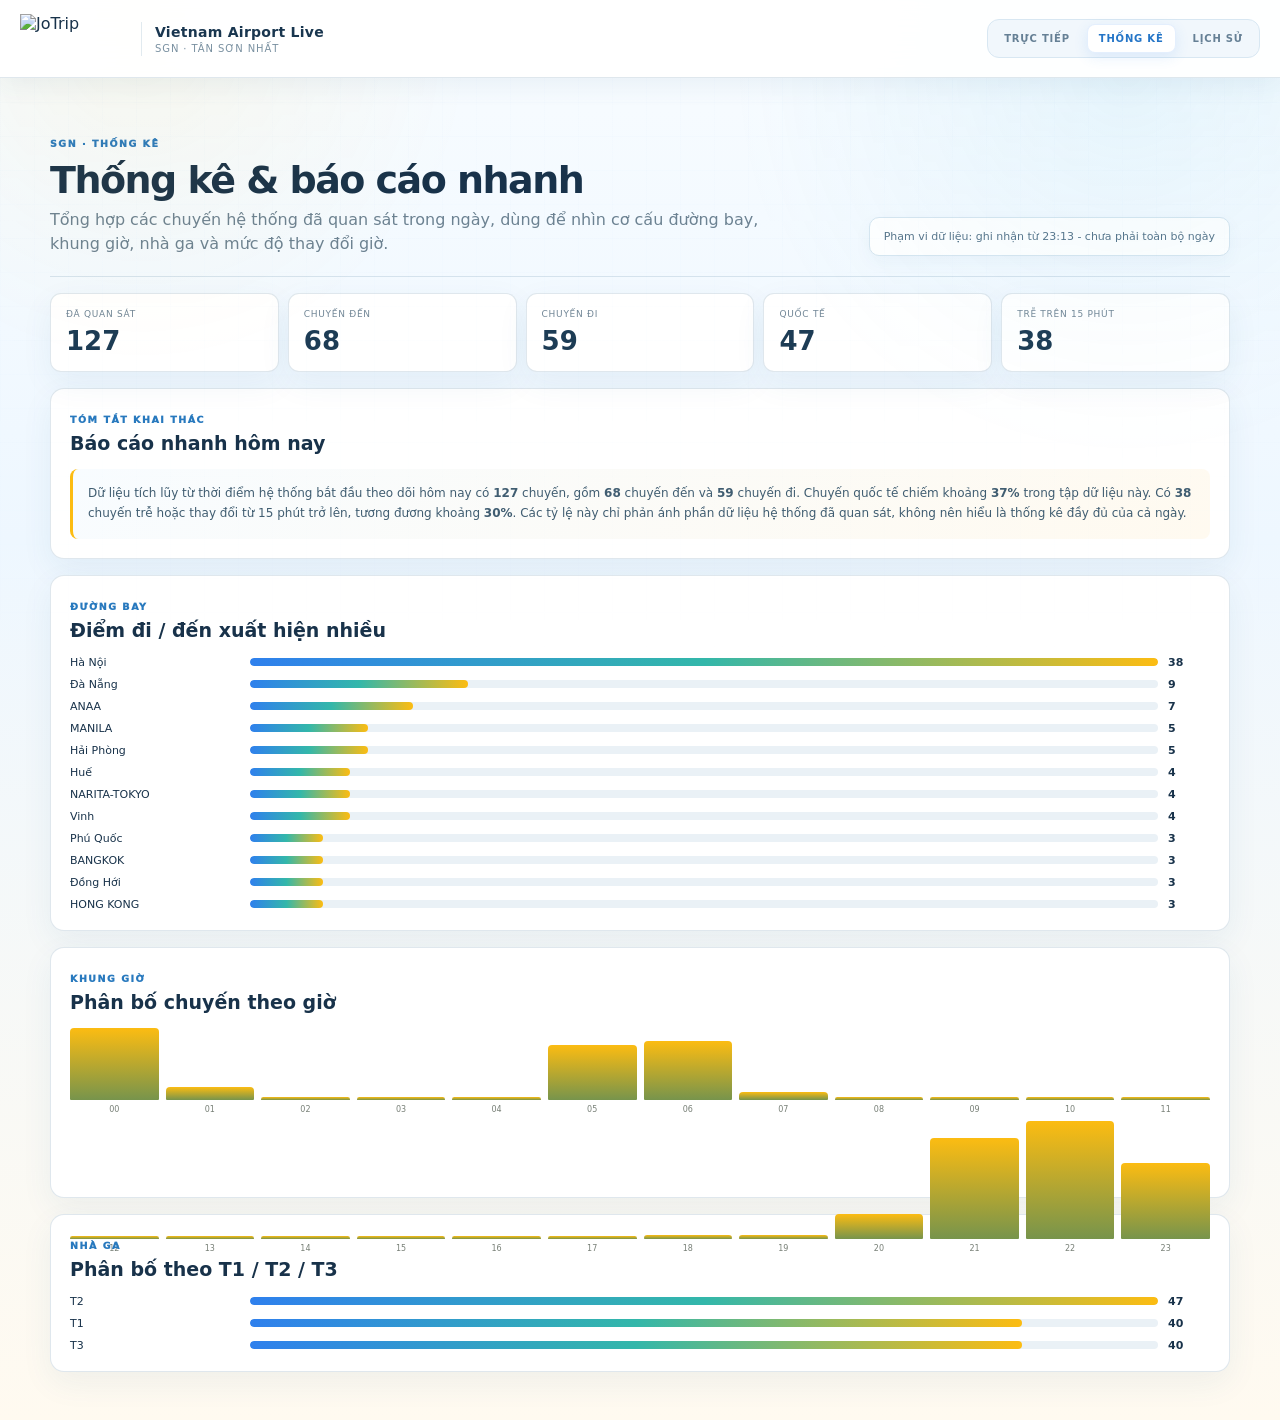
==== commit 67c9b15c: "brand: use uploaded JoTrip web logo on analytics" ====
--- a/analytics.html
+++ b/analytics.html
@@ -6,14 +6,14 @@
   <meta name="theme-color" content="#f4f9ff">
   <title>Vietnam Airport Live - Thống kê SGN</title>
   <link rel="canonical" href="https://val.openphuquoc.com/analytics.html">
-  <link rel="icon" href="./assets/jotrip-logo.svg">
+  <link rel="icon" href="./assets/jotrip-logo-web.png">
   <link rel="stylesheet" href="./style.css?v=20260916g">
   <link rel="stylesheet" href="./theme-light.css?v=20260916b">
 </head>
 <body>
 <header class="topbar">
   <a class="brand" href="./">
-    <img class="brand-logo" src="./assets/jotrip-logo.svg" alt="JoTrip">
+    <img class="brand-logo" src="./assets/jotrip-logo-web.png" alt="JoTrip">
     <span class="brand-divider"></span>
     <span class="brand-copy"><strong>Vietnam Airport Live</strong><small>SGN · Tân Sơn Nhất</small></span>
   </a>
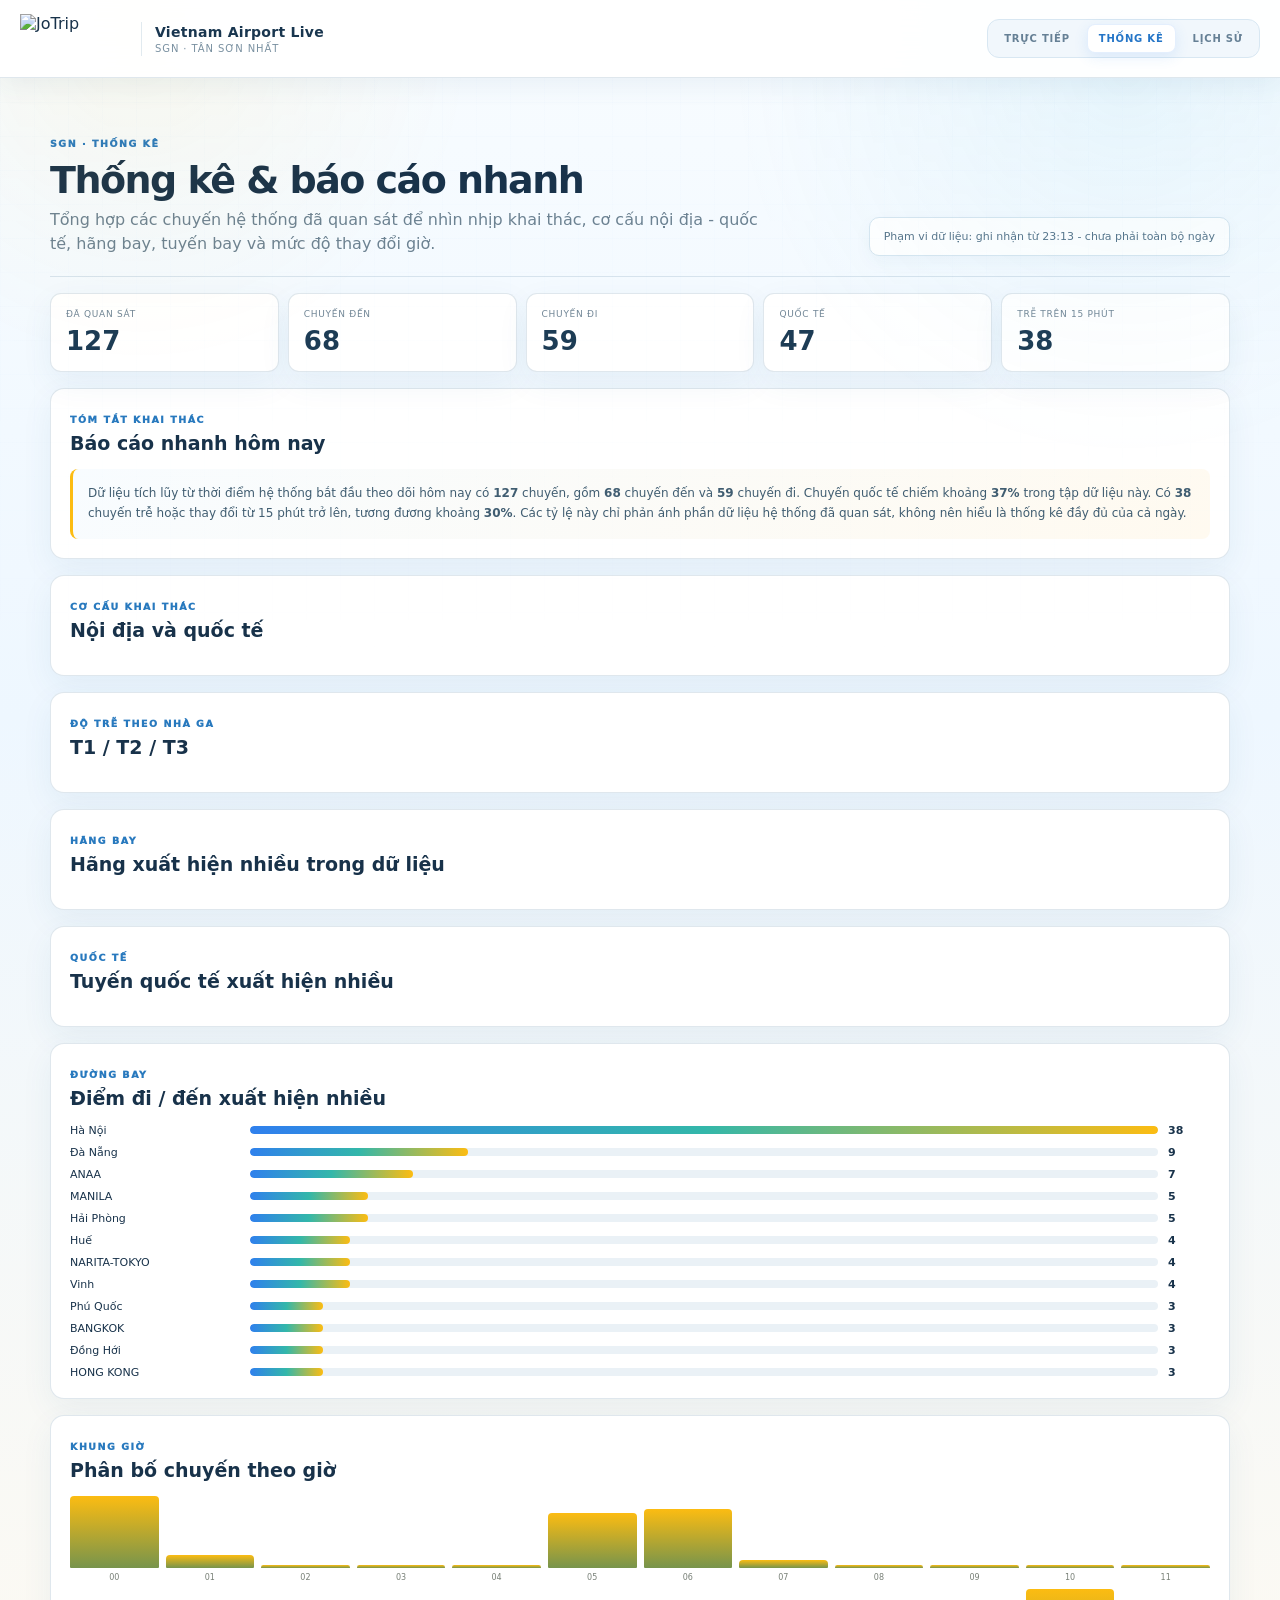
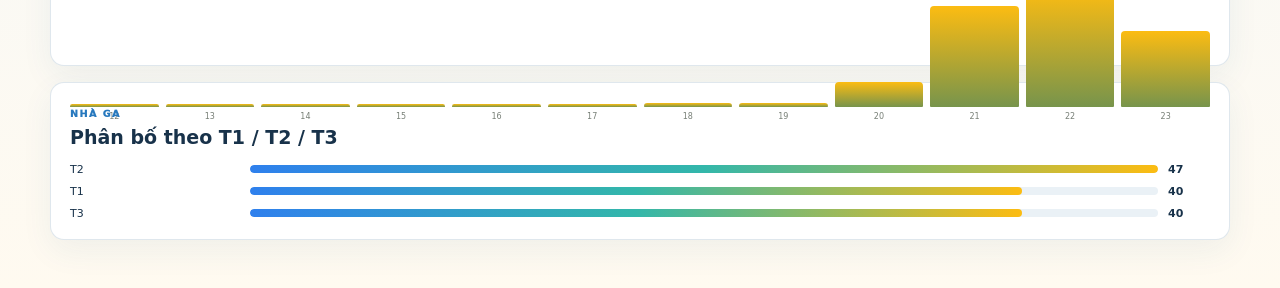
==== commit 5f3e7bba: "feat: deepen SGN analytics with market, airline and delay views" ====
--- a/analytics.html
+++ b/analytics.html
@@ -6,14 +6,14 @@
   <meta name="theme-color" content="#f4f9ff">
   <title>Vietnam Airport Live - Thống kê SGN</title>
   <link rel="canonical" href="https://val.openphuquoc.com/analytics.html">
-  <link rel="icon" href="./assets/jotrip-logo-web.png">
+  <link rel="icon" href="https://raw.githubusercontent.com/kenzuko/Jotrip-Airport/main/jotrip-logo-master.png">
   <link rel="stylesheet" href="./style.css?v=20260916g">
   <link rel="stylesheet" href="./theme-light.css?v=20260916b">
 </head>
 <body>
 <header class="topbar">
   <a class="brand" href="./">
-    <img class="brand-logo" src="./assets/jotrip-logo-web.png" alt="JoTrip">
+    <img class="brand-logo" src="https://raw.githubusercontent.com/kenzuko/Jotrip-Airport/main/jotrip-logo-master.png" alt="JoTrip">
     <span class="brand-divider"></span>
     <span class="brand-copy"><strong>Vietnam Airport Live</strong><small>SGN · Tân Sơn Nhất</small></span>
   </a>
@@ -21,7 +21,7 @@
 </header>
 <main class="subpage">
   <section class="subhero">
-    <div><span class="section-kicker">SGN · THỐNG KÊ</span><h1>Thống kê & báo cáo nhanh</h1><p>Tổng hợp các chuyến hệ thống đã quan sát trong ngày, dùng để nhìn cơ cấu đường bay, khung giờ, nhà ga và mức độ thay đổi giờ.</p></div>
+    <div><span class="section-kicker">SGN · THỐNG KÊ</span><h1>Thống kê & báo cáo nhanh</h1><p>Tổng hợp các chuyến hệ thống đã quan sát để nhìn nhịp khai thác, cơ cấu nội địa - quốc tế, hãng bay, tuyến bay và mức độ thay đổi giờ.</p></div>
     <div id="coverageNote" class="coverage-note">Đang tải phạm vi dữ liệu...</div>
   </section>
   <section class="metric-grid">
@@ -31,10 +31,34 @@
     <article><span>Quốc tế</span><strong id="aInternational">-</strong></article>
     <article><span>Trễ trên 15 phút</span><strong id="aDelayed">-</strong></article>
   </section>
+
   <section class="section-card">
     <span class="section-kicker">TÓM TẮT KHAI THÁC</span><h2>Báo cáo nhanh hôm nay</h2>
     <div id="reportBox" class="report-box">Đang tổng hợp...</div>
   </section>
+
+  <div class="analytics-split">
+    <section class="section-card">
+      <span class="section-kicker">CƠ CẤU KHAI THÁC</span><h2>Nội địa và quốc tế</h2>
+      <div id="marketBars" class="bar-list"></div>
+    </section>
+    <section class="section-card">
+      <span class="section-kicker">ĐỘ TRỄ THEO NHÀ GA</span><h2>T1 / T2 / T3</h2>
+      <div id="terminalDelayBars" class="bar-list"></div>
+    </section>
+  </div>
+
+  <div class="analytics-split">
+    <section class="section-card">
+      <span class="section-kicker">HÃNG BAY</span><h2>Hãng xuất hiện nhiều trong dữ liệu</h2>
+      <div id="airlineBars" class="bar-list"></div>
+    </section>
+    <section class="section-card">
+      <span class="section-kicker">QUỐC TẾ</span><h2>Tuyến quốc tế xuất hiện nhiều</h2>
+      <div id="internationalRouteBars" class="bar-list"></div>
+    </section>
+  </div>
+
   <section class="section-card">
     <span class="section-kicker">ĐƯỜNG BAY</span><h2>Điểm đi / đến xuất hiện nhiều</h2>
     <div id="routeBars" class="bar-list"></div>
@@ -49,6 +73,6 @@
   </section>
 </main>
 <nav class="mobile-nav"><a href="./"><span>●</span>Trực tiếp</a><a href="./#flightBoard"><span>✈</span>Chuyến bay</a><a class="active" href="./analytics.html"><span>▥</span>Thống kê</a><a href="./history.html"><span>◷</span>Lịch sử</a></nav>
-<script src="./analytics.js?v=20260916h"></script>
+<script src="./analytics.js?v=20260916i"></script>
 </body>
 </html>
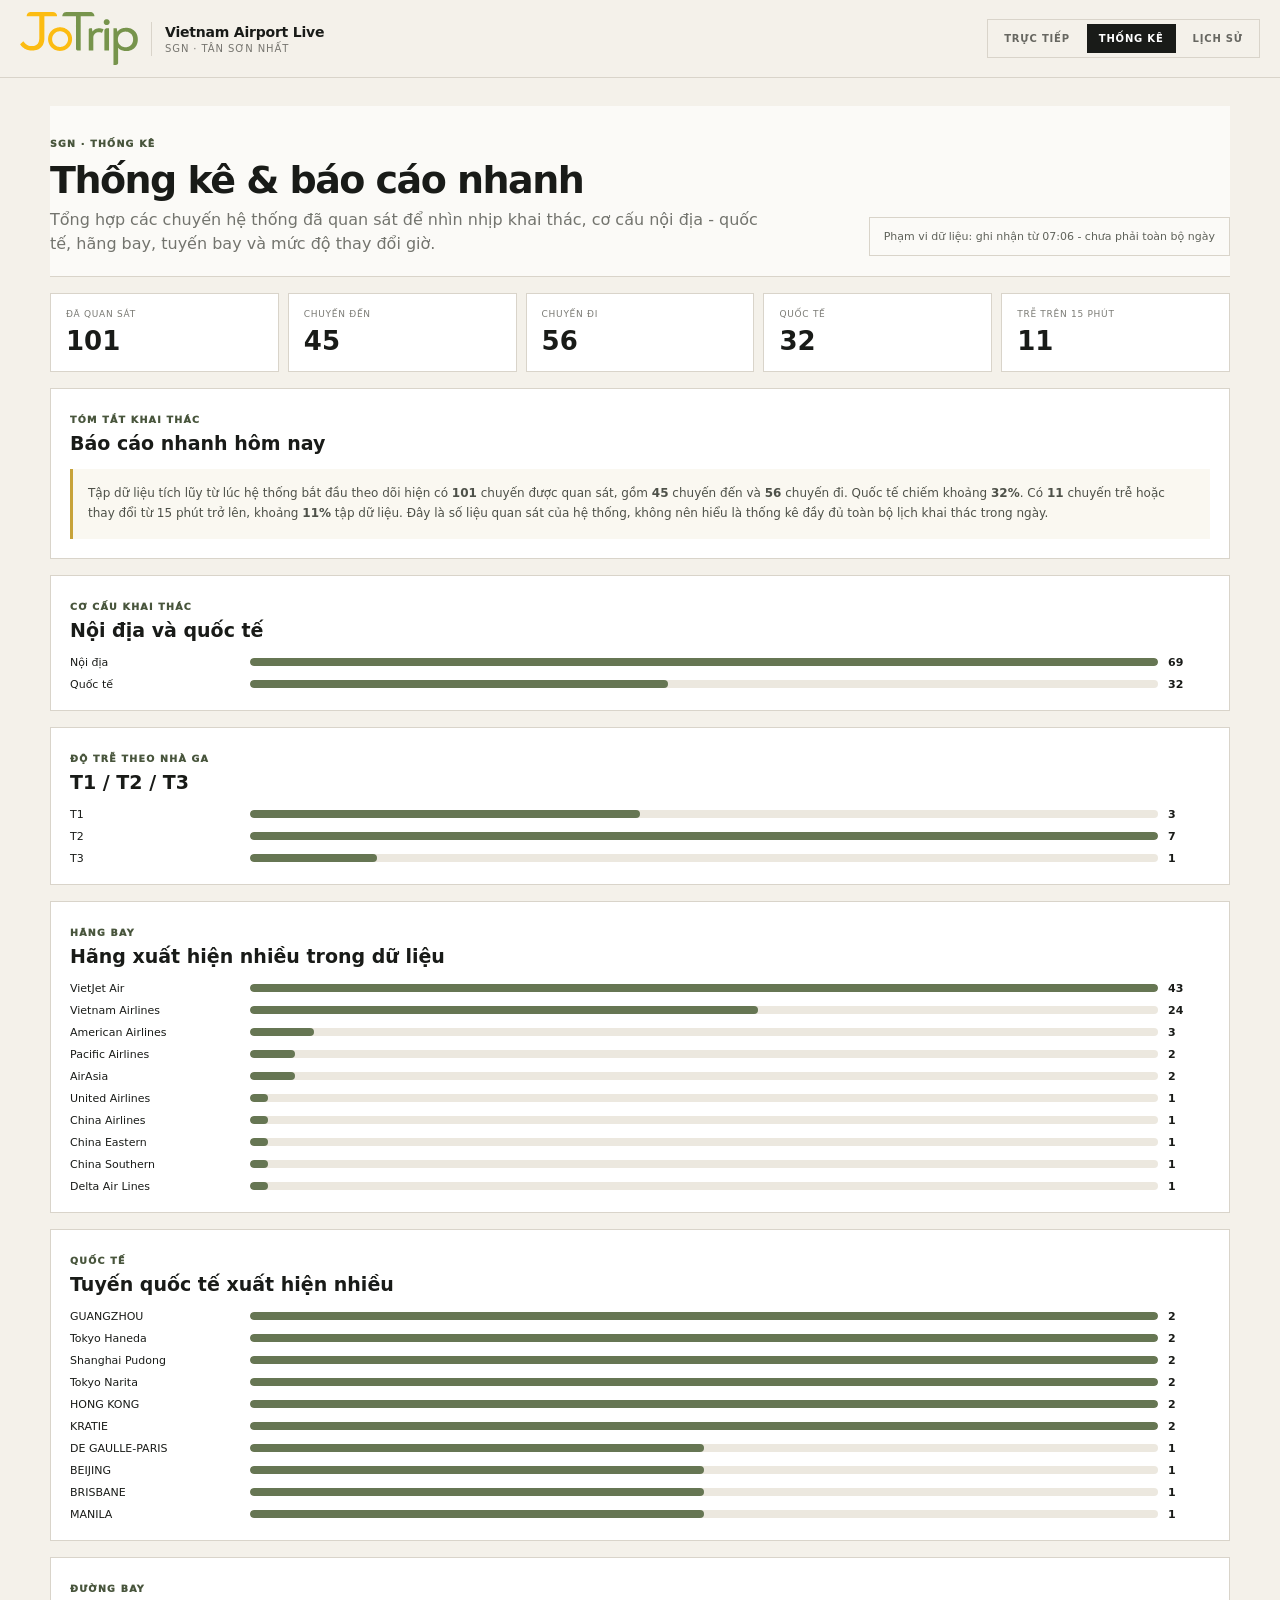
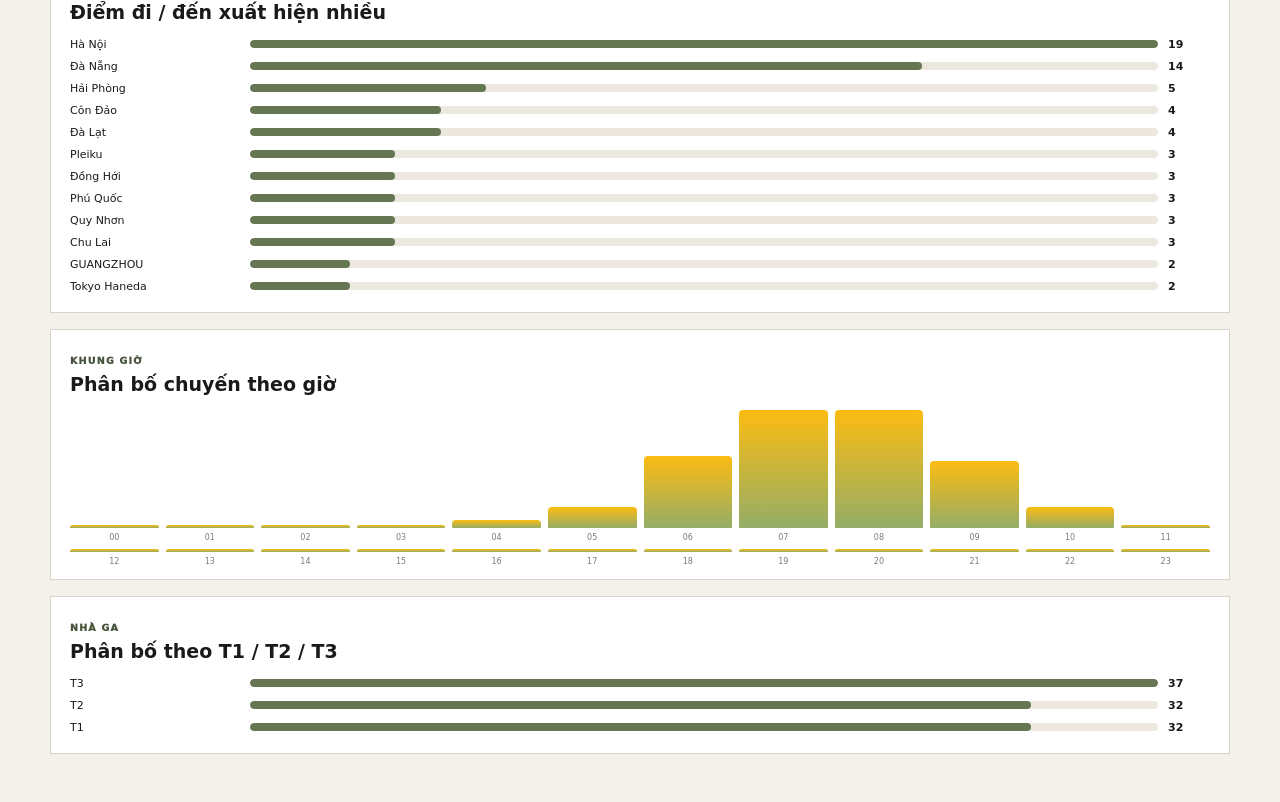
==== commit 49323f20: "design: sync SGN analytics with flat luxury theme" ====
--- a/analytics.html
+++ b/analytics.html
@@ -3,17 +3,17 @@
 <head>
   <meta charset="utf-8">
   <meta name="viewport" content="width=device-width,initial-scale=1,viewport-fit=cover">
-  <meta name="theme-color" content="#f4f9ff">
+  <meta name="theme-color" content="#f4f1ea">
   <title>Vietnam Airport Live - Thống kê SGN</title>
   <link rel="canonical" href="https://val.openphuquoc.com/analytics.html">
-  <link rel="icon" href="https://raw.githubusercontent.com/kenzuko/Jotrip-Airport/main/jotrip-logo-master.png">
+  <link rel="icon" href="./assets/jotrip-logo.svg">
   <link rel="stylesheet" href="./style.css?v=20260916g">
-  <link rel="stylesheet" href="./theme-light.css?v=20260916b">
+  <link rel="stylesheet" href="./theme-light.css?v=20260917a">
 </head>
 <body>
 <header class="topbar">
   <a class="brand" href="./">
-    <img class="brand-logo" src="https://raw.githubusercontent.com/kenzuko/Jotrip-Airport/main/jotrip-logo-master.png" alt="JoTrip">
+    <img class="brand-logo" src="./assets/jotrip-logo.svg" alt="JoTrip">
     <span class="brand-divider"></span>
     <span class="brand-copy"><strong>Vietnam Airport Live</strong><small>SGN · Tân Sơn Nhất</small></span>
   </a>
@@ -73,6 +73,6 @@
   </section>
 </main>
 <nav class="mobile-nav"><a href="./"><span>●</span>Trực tiếp</a><a href="./#flightBoard"><span>✈</span>Chuyến bay</a><a class="active" href="./analytics.html"><span>▥</span>Thống kê</a><a href="./history.html"><span>◷</span>Lịch sử</a></nav>
-<script src="./analytics.js?v=20260916i"></script>
+<script src="./analytics.js?v=20260917a"></script>
 </body>
 </html>
--- a/theme-light.css
+++ b/theme-light.css
@@ -1,45 +1,38 @@
 :root{
-  --bg:#f4f9ff;--bg2:#eef7ff;--panel:#ffffff;--panel2:#f8fbff;--panel3:#edf6ff;
-  --ink:#18324a;--muted:#6f8190;--line:rgba(32,86,126,.14);--line2:rgba(32,86,126,.075);
-  --green:#77944c;--green2:#64823f;--yellow:#fcbc12;--blue:#2f80ed;--sky:#4ab7df;
-  --aqua:#33b7aa;--amber:#d99100;--red:#df5e52;--ok:#5f9851;
-  --shadow:0 18px 55px rgba(37,91,133,.10);color:var(--ink);background:var(--bg)
+  --bg:#f4f1ea;--panel:#fbfaf7;--panel-strong:#ffffff;--ink:#191b18;--muted:#76756f;
+  --line:#d9d4ca;--line-soft:#e8e4dc;--olive:#667653;--olive-dark:#48553c;--gold:#c7a33a;
+  --red:#a94f45;--ok:#5e7653;--shadow:none;color:var(--ink);background:var(--bg)
 }
 html{background:var(--bg)}
-body{background:linear-gradient(180deg,#f8fcff 0%,#eef7ff 38%,#fffaf0 100%);color:var(--ink)}
-body:before{background-image:radial-gradient(circle at 11% 5%,rgba(252,188,18,.11),transparent 23%),radial-gradient(circle at 88% 8%,rgba(74,183,223,.15),transparent 28%),linear-gradient(rgba(47,128,237,.025) 1px,transparent 1px),linear-gradient(90deg,rgba(47,128,237,.018) 1px,transparent 1px);background-size:auto,auto,34px 34px,34px 34px;mask-image:linear-gradient(to bottom,rgba(0,0,0,.72),transparent 80%)}
-.topbar{background:rgba(255,255,255,.94);border-color:var(--line);box-shadow:0 7px 26px rgba(37,91,133,.07)}
-.brand-logo{width:108px;height:50px}.brand-copy strong{color:#19364f}.brand-copy small{color:#7990a0}.brand-divider{background:rgba(30,91,134,.13)}
-.desktop-nav{background:#f1f7fc;border-color:#d8e7f2}.desktop-nav a{color:#668095}.desktop-nav a:hover{color:#1f4f73}.desktop-nav a.active{background:#fff;color:#2475c7;box-shadow:0 4px 14px rgba(47,128,237,.12),inset 0 0 0 1px rgba(47,128,237,.13)}
-.refresh-btn{background:#fff;color:#2a638c;border-color:#d8e7f2;box-shadow:0 4px 14px rgba(37,91,133,.07)}.refresh-btn:hover{border-color:#a8cff0;color:#176db4}
-.source-strip{color:#72899b}.live-label{color:#5a86a5}.updated-at{color:#6d8291}
-.health-pill{background:#ecf8e9;color:#538447;border-color:#cfe7c9}.health-pill.loading{background:#eef6fb;color:#6d8798;border-color:#dceaf3}.health-pill.stale{background:#fff4d7;color:#a56e00;border-color:#f0d89b}.health-pill.error{background:#fff0ee;color:#b64e46;border-color:#efc9c4}
-.hero{background:linear-gradient(135deg,#ffffff 0%,#edf8ff 54%,#fff6d9 100%);border-color:rgba(47,128,237,.16);box-shadow:0 24px 70px rgba(37,91,133,.13)}
-.hero:before{color:rgba(47,128,237,.045)}.runway-lines{border-color:rgba(47,128,237,.16)}.runway-lines:before,.runway-lines:after{background:repeating-linear-gradient(90deg,rgba(47,128,237,.25) 0 22px,transparent 22px 46px)}
-.eyebrow,.kicker,.section-kicker{color:#2879be}.hero h1{color:#17334b}.hero h1 span{color:#d79800}.hero p{color:#5f7687;font-size:14.5px}
-.ops-card{background:linear-gradient(145deg,#2376bd 0%,#2f8dcf 100%);border-color:transparent;box-shadow:0 16px 35px rgba(47,128,237,.20)}.ops-card small{color:#d9effd}.ops-card span{color:#fff2a3}.ops-card p{color:#e7f5ff}
-.stats-grid article{background:rgba(255,255,255,.92);border-color:rgba(47,128,237,.09);box-shadow:0 6px 20px rgba(37,91,133,.055)}.stats-grid small{color:#718696}.stats-grid strong{color:#1c3a53}.stats-grid span{color:#748897}.today-stat{box-shadow:inset 4px 0 0 #2f80ed,0 6px 20px rgba(37,91,133,.055)}.today-stat strong{color:#2374bc!important}.attention-stat{box-shadow:inset 4px 0 0 #fcbc12,0 6px 20px rgba(37,91,133,.055)}.attention-stat strong{color:#bf8100!important}
-.card{background:#fff;border-color:var(--line);box-shadow:0 14px 42px rgba(37,91,133,.075)}.card-head h2,.side-head h3{color:#1c3951}.card-head p{color:#768a98}
-.terminal-tabs button,.direction-tabs button,.filter-tabs button{background:#f4f9fd;color:#637f92;border-color:#d9e8f2}.terminal-tabs button:hover,.direction-tabs button:hover,.filter-tabs button:hover{border-color:#9ecbed;color:#216fa9}.terminal-tabs button.active,.direction-tabs button.active,.filter-tabs button.active{background:#eaf5ff;border-color:#b8dafa;color:#1f73b8;box-shadow:inset 0 0 0 1px rgba(47,128,237,.04)}
-.search-wrap input{background:#fbfdff;color:#1b3952;border-color:#d8e7f1;box-shadow:inset 0 1px 2px rgba(37,91,133,.025)}.search-wrap input::placeholder{color:#98a9b6}.search-wrap input:focus{border-color:#83bce8;box-shadow:0 0 0 3px rgba(47,128,237,.09)}
-.flight-row{border-color:var(--line2)}.flight-row:hover{background:#f7fbff}.flight-time strong{color:#173952}.flight-time small,.flight-main small,.flight-route small,.flight-meta small{color:#758a99}.flight-main strong,.flight-route strong{color:#1d3b52}
-.status-badge{background:#eef4f7;color:#617887;border-color:#dde8ed}.status-badge.delay{background:#fff2ca;color:#a96e00;border-color:#efd38c}.status-badge.ok{background:#edf8e9;color:#57834e;border-color:#d0e8ca}.delay-minutes{color:#d45349}.terminal-tag{background:#eaf5ff;color:#226fa8;border-color:#cfe4f5}
-.show-more{background:#f5faff;color:#53748b;border-color:#d9e8f2}.show-more:hover{color:#2071ad;border-color:#b6d8ee}
-.count-pill,.qa-badge{background:#f0f7fb;color:#5f7a8e;border-color:#d9e7f0}.watch-item{border-color:var(--line2)}.watch-item strong{color:#213c51}.watch-item span{color:#738998}
-.health-icon{background:#edf8e9;border-color:#d3e9cd;color:#5a8a50}.health-summary strong{color:#233f54}.health-summary p{color:#718694}.health-meta div{border-color:var(--line2)}.health-meta dt{color:#778b99}.health-meta dd{color:#29465b}
-.side-link{background:linear-gradient(135deg,#fff,#f5faff);color:#2d6285;border-color:#d7e7f2;box-shadow:0 7px 20px rgba(37,91,133,.055)}.side-link:hover{color:#1f75b9;border-color:#add2ec}
-.error-box{background:#fff1ef;color:#ad4a42;border-color:#efc7c3}footer{color:#788a97}
-.subhero{border-color:var(--line)}.subhero p{color:#6c8292}.coverage-note{background:#fff;border-color:#d7e6f0;color:#58758a;box-shadow:0 6px 18px rgba(37,91,133,.045)}
-.metric-grid article,.section-card{background:#fff;border-color:var(--line);box-shadow:0 11px 32px rgba(37,91,133,.065)}.metric-grid span{color:#718696}.metric-grid strong{color:#1d3c55}.report-box{background:linear-gradient(135deg,#f8fcff,#fffaf0);color:#405d71;border-left-color:#fcbc12}.bar-track{background:#eaf1f6}.bar-fill{background:linear-gradient(90deg,#2f80ed,#33b7aa,#fcbc12)}
-.history-toolbar input,.history-toolbar select{background:#fff;color:#203c52;border-color:#d7e6f0}.history-row{border-color:var(--line2);color:#203b51}
-.mobile-nav{background:rgba(255,255,255,.97);border-top-color:#d9e8f2;box-shadow:0 -7px 22px rgba(37,91,133,.08)}.mobile-nav a{color:#708797}.mobile-nav a.active{color:#2476bc}
+body{background:var(--bg);color:var(--ink)}
+body:before{display:none}
+*{box-sizing:border-box}
+.topbar{background:rgba(244,241,234,.97);border-color:var(--line);box-shadow:none}
+.brand-logo{width:118px;height:54px;object-fit:contain}.brand-copy strong{color:var(--ink);letter-spacing:-.015em}.brand-copy small{color:var(--muted)}.brand-divider{background:var(--line)}
+.desktop-nav{background:transparent;border:1px solid var(--line);border-radius:0}.desktop-nav a{color:#676761;border-radius:0}.desktop-nav a:hover{color:var(--ink)}.desktop-nav a.active{background:var(--ink);color:#fff;box-shadow:none}
+.refresh-btn{background:transparent;color:var(--ink);border-color:var(--line);box-shadow:none;border-radius:0}.refresh-btn:hover{border-color:var(--ink)}
+.source-strip{color:var(--muted);border-bottom:1px solid var(--line-soft);padding-bottom:12px}.live-label{color:#6d7068;letter-spacing:.08em}.updated-at{color:var(--muted)}
+.health-pill{background:transparent;color:var(--olive-dark);border-color:#abb5a1;border-radius:0}.health-pill.loading{background:transparent;color:var(--muted);border-color:var(--line)}.health-pill.stale{background:transparent;color:#8a6c1b;border-color:#c8b77b}.health-pill.error{background:transparent;color:var(--red);border-color:#cda39e}
+.hero{background:var(--panel);border:1px solid var(--line);border-radius:0;box-shadow:none}.hero:before,.runway-lines{display:none}.eyebrow,.kicker,.section-kicker{color:var(--olive-dark);letter-spacing:.13em}.hero h1{color:var(--ink);font-weight:650;letter-spacing:-.045em}.hero h1 span{color:var(--olive)}.hero p{color:#666760;font-size:14px;max-width:640px}
+.ops-card{background:#20231f;border:1px solid #20231f;border-radius:0;box-shadow:none}.ops-card small{color:#b8b9b4}.ops-card span{color:#f5f0df}.ops-card p{color:#c7c8c2}
+.stats-grid{gap:0;border-top:1px solid var(--line);border-left:1px solid var(--line)}.stats-grid article{background:var(--panel-strong);border:0;border-right:1px solid var(--line);border-bottom:1px solid var(--line);border-radius:0;box-shadow:none}.stats-grid small{color:#74756f}.stats-grid strong{color:var(--ink);font-weight:650}.stats-grid span{color:#83827c}.today-stat,.attention-stat{box-shadow:none}.today-stat strong{color:var(--olive-dark)!important}.attention-stat strong{color:#7f651e!important}
+.card{background:var(--panel-strong);border:1px solid var(--line);border-radius:0;box-shadow:none}.card-head h2,.side-head h3,.overview-card h2{color:var(--ink);font-weight:600;letter-spacing:-.02em}.card-head p{color:var(--muted)}
+.overview-grid{display:grid;grid-template-columns:1fr 1fr 1.25fr;gap:14px;margin:14px 0}.overview-card{padding:20px;min-height:184px}.overview-card h2{margin:6px 0 0;font-size:20px}.market-ledger{display:grid;grid-template-columns:1fr 1fr;margin-top:22px;border-top:1px solid var(--line);border-left:1px solid var(--line)}.market-ledger>div{padding:16px;border-right:1px solid var(--line);border-bottom:1px solid var(--line);background:#faf9f5}.market-ledger span{display:block;font-size:10px;text-transform:uppercase;letter-spacing:.1em;color:var(--muted)}.market-ledger strong{display:block;margin-top:6px;font-size:28px;color:var(--ink);font-weight:600}.market-ledger small{display:block;margin-top:4px;color:#85847d;font-size:10px}
+.terminal-pulse{display:grid;gap:14px;margin-top:24px}.terminal-line{display:grid;grid-template-columns:34px 1fr 36px;gap:12px;align-items:center}.terminal-line strong,.terminal-line b{font-size:12px;color:#353832}.terminal-line b{text-align:right;font-weight:600}.terminal-track{height:4px;background:#ece8df;overflow:hidden}.terminal-track i{display:block;height:100%;background:var(--olive)}
+.route-highlights{margin-top:16px;border-top:1px solid var(--line)}.route-line{display:grid;grid-template-columns:28px 1fr 32px;gap:10px;align-items:center;padding:10px 0;border-bottom:1px solid var(--line-soft)}.route-line span{font-size:9px;color:#9a978e;letter-spacing:.1em}.route-line strong{font-size:11px;color:#343630;font-weight:550;white-space:nowrap;overflow:hidden;text-overflow:ellipsis}.route-line b{text-align:right;color:var(--olive-dark);font-size:11px}
+.terminal-tabs button,.direction-tabs button,.filter-tabs button{background:transparent;color:#666861;border-color:var(--line);border-radius:0;box-shadow:none}.terminal-tabs button:hover,.direction-tabs button:hover,.filter-tabs button:hover{border-color:#99998f;color:var(--ink)}.terminal-tabs button.active,.direction-tabs button.active,.filter-tabs button.active{background:var(--ink);border-color:var(--ink);color:#fff;box-shadow:none}
+.search-wrap input{background:#fff;color:var(--ink);border-color:var(--line);border-radius:0;box-shadow:none}.search-wrap input::placeholder{color:#a09e96}.search-wrap input:focus{border-color:#84877e;box-shadow:none}
+.flight-row{border-color:var(--line-soft)}.flight-row:hover{background:#faf9f5}.flight-time strong{color:var(--ink);font-weight:650}.flight-time small,.flight-main small,.flight-route small,.flight-meta small{color:#85847e}.flight-main strong,.flight-route strong{color:#292b27}
+.status-badge{background:transparent;color:#666861;border-color:var(--line);border-radius:0}.status-badge.delay{background:#fbf6e8;color:#7c631e;border-color:#d8c98f}.status-badge.ok{background:#f2f5ef;color:#4f6748;border-color:#cbd5c5}.delay-minutes{color:var(--red)}.terminal-tag{background:#f4f3ee;color:#52584b;border-color:var(--line);border-radius:0}
+.show-more{background:transparent;color:#54564f;border-color:var(--line);border-radius:0}.show-more:hover{color:var(--ink);border-color:#99998f}
+.count-pill,.qa-badge{background:transparent;color:#666861;border-color:var(--line);border-radius:0}.watch-card{border-top:3px solid var(--gold)}.watch-item{border-color:var(--line-soft)}.watch-item strong{color:#2f312d}.watch-item span{color:#7c7d76}
+.health-icon{background:transparent;border-color:#b8c2b1;color:var(--olive-dark);border-radius:0}.health-summary strong{color:#30322e}.health-summary p{color:#7c7d76}.health-meta div{border-color:var(--line-soft)}.health-meta dt{color:#85857e}.health-meta dd{color:#3b3e37}
+.side-link{background:transparent;color:#3f433b;border-color:var(--line);border-radius:0;box-shadow:none}.side-link:hover{color:var(--ink);border-color:#99998f}.error-box{background:#fbf0ee;color:#93463e;border-color:#d7b3ae;border-radius:0}
+footer{color:#83827c;border-top:1px solid var(--line-soft)}
+.subhero{border-color:var(--line);border-radius:0;background:var(--panel)}.subhero p{color:#73746e}.coverage-note{background:transparent;border-color:var(--line);color:#5f625a;box-shadow:none;border-radius:0}
+.metric-grid article,.section-card{background:#fff;border-color:var(--line);border-radius:0;box-shadow:none}.metric-grid span{color:#7b7b75}.metric-grid strong{color:var(--ink)}.report-box{background:#faf8f1;color:#4e5149;border-left-color:var(--gold);border-radius:0}.bar-track{background:#ece8df}.bar-fill{background:var(--olive)}
+.history-toolbar input,.history-toolbar select{background:#fff;color:var(--ink);border-color:var(--line);border-radius:0}.history-row{border-color:var(--line-soft);color:#30322d}
+.mobile-nav{background:rgba(244,241,234,.98);border-top-color:var(--line);box-shadow:none}.mobile-nav a{color:#76776f}.mobile-nav a.active{color:var(--olive-dark)}
 
-/* richer SGN live dashboard */
-.dashboard-band{display:grid;grid-template-columns:minmax(0,1.45fr) minmax(300px,.8fr);gap:16px;margin-top:16px}.pulse-card,.snapshot-card{padding:19px}.pulse-head,.snapshot-head{display:flex;align-items:flex-start;justify-content:space-between;gap:18px}.pulse-head h2,.snapshot-head h2{margin:4px 0 0;font-size:20px;letter-spacing:-.025em}.pulse-head p,.snapshot-head p{margin:5px 0 0;color:#738898;font-size:11px}.pulse-clock{font-size:11px;font-weight:900;color:#2377bd;background:#e9f5ff;border:1px solid #cce5f7;border-radius:10px;padding:8px 10px;white-space:nowrap}.ops-narrative{margin-top:15px;padding:13px 14px;border-radius:12px;background:linear-gradient(90deg,#edf8ff,#fff8dc);border:1px solid #d9eaf4;color:#34576d;font-size:12px;line-height:1.55}.pulse-metrics{display:grid;grid-template-columns:repeat(4,1fr);gap:9px;margin-top:12px}.pulse-metrics article{border-radius:12px;padding:14px;background:#f8fbfe;border:1px solid #e1edf4;min-height:86px}.pulse-metrics article:nth-child(1){background:#ecf7ff}.pulse-metrics article:nth-child(2){background:#eef8eb}.pulse-metrics article:nth-child(3){background:#fff8dd}.pulse-metrics article:nth-child(4){background:#fff0ed}.pulse-metrics span{display:block;color:#708697;font-size:9px;font-weight:900;letter-spacing:.08em;text-transform:uppercase}.pulse-metrics strong{display:block;margin-top:7px;font-size:27px;line-height:1;color:#1d3d55}.pulse-metrics small{display:block;margin-top:7px;color:#7b8e9b;font-size:10px}.market-split{display:grid;grid-template-columns:1fr 1fr;gap:9px;margin-top:14px}.market-box{border-radius:12px;padding:14px;border:1px solid #dfeaf1;background:#f9fcfe}.market-box.domestic{box-shadow:inset 4px 0 0 #33b7aa}.market-box.international{box-shadow:inset 4px 0 0 #2f80ed}.market-box span{display:block;color:#708697;font-size:9px;font-weight:900;letter-spacing:.07em;text-transform:uppercase}.market-box strong{display:block;margin-top:5px;font-size:25px;color:#1f4058}.market-box small{display:block;margin-top:4px;color:#7a8e9c;font-size:10px}.route-highlights{display:flex;flex-wrap:wrap;gap:7px;margin-top:12px}.route-chip{display:inline-flex;align-items:center;gap:7px;padding:7px 9px;border-radius:999px;background:#eef7fd;border:1px solid #d6e8f4;color:#41677f;font-size:10px;font-weight:800}.route-chip b{color:#1e75b4;font-size:11px}
-.next-arrivals-list{margin-top:10px}.next-arrival{display:grid;grid-template-columns:52px 1fr auto;gap:10px;align-items:center;padding:10px 0;border-bottom:1px solid var(--line2)}.next-arrival:last-child{border-bottom:0}.next-arrival time{font-size:17px;font-weight:950;color:#216fa9}.next-arrival strong{display:block;color:#213d52;font-size:12px}.next-arrival small{display:block;color:#7b8d99;font-size:10px;margin-top:3px}.next-arrival .eta-delay{font-size:9px;font-weight:900;color:#c35649;background:#fff0ec;padding:5px 6px;border-radius:6px}.next-arrival .eta-ok{font-size:9px;font-weight:900;color:#5b884f;background:#eef8ea;padding:5px 6px;border-radius:6px}
-.terminal-pulse{display:grid;gap:10px;margin-top:13px}.terminal-line{display:grid;grid-template-columns:32px 1fr 34px;gap:9px;align-items:center;font-size:10px}.terminal-line strong{color:#2c5774}.terminal-line b{text-align:right;color:#29465b}.terminal-track{height:8px;background:#edf3f7;border-radius:999px;overflow:hidden}.terminal-fill{height:100%;border-radius:999px;background:linear-gradient(90deg,#2f80ed,#4ab7df)}.terminal-line:nth-child(2) .terminal-fill{background:linear-gradient(90deg,#33b7aa,#76c9a1)}.terminal-line:nth-child(3) .terminal-fill{background:linear-gradient(90deg,#fcbc12,#ffd96d)}
-.sidebar .side-card.next-card{border-top:3px solid #2f80ed}.sidebar .side-card.terminal-card{border-top:3px solid #33b7aa}.sidebar .side-card.watch-card{border-top:3px solid #fcbc12}
-
-@media(max-width:1050px){.dashboard-band{grid-template-columns:1fr}.pulse-metrics{grid-template-columns:repeat(4,1fr)}}
-@media(max-width:780px){.hero{background:linear-gradient(155deg,#fff 0%,#eef8ff 62%,#fff6dc 100%)}.ops-card{background:linear-gradient(145deg,#247bc1,#3695d4)}.brand-logo{width:92px}.stats-grid article{background:#fff}.flight-row{background:#fff}.flight-row:hover{background:#f7fbff}.dashboard-band{gap:12px;margin-top:12px}.pulse-card,.snapshot-card{padding:15px}.pulse-metrics{grid-template-columns:1fr 1fr}.pulse-head,.snapshot-head{align-items:flex-start}.pulse-clock{font-size:9px;padding:7px 8px}.market-split{grid-template-columns:1fr 1fr}.next-arrival{grid-template-columns:46px 1fr auto}}
-@media(max-width:460px){.pulse-metrics{grid-template-columns:1fr 1fr}.market-split{grid-template-columns:1fr}.route-chip{font-size:9px}.ops-narrative{font-size:11px}}
+@media(max-width:1050px){.overview-grid{grid-template-columns:1fr 1fr}.routes-card{grid-column:1/-1}}
+@media(max-width:780px){.brand-logo{width:100px}.hero{background:var(--panel)}.ops-card{background:#20231f}.stats-grid article,.flight-row{background:#fff}.flight-row:hover{background:#faf9f5}.overview-grid{grid-template-columns:1fr;gap:10px}.routes-card{grid-column:auto}.overview-card{min-height:0;padding:16px}.market-ledger{margin-top:16px}}
